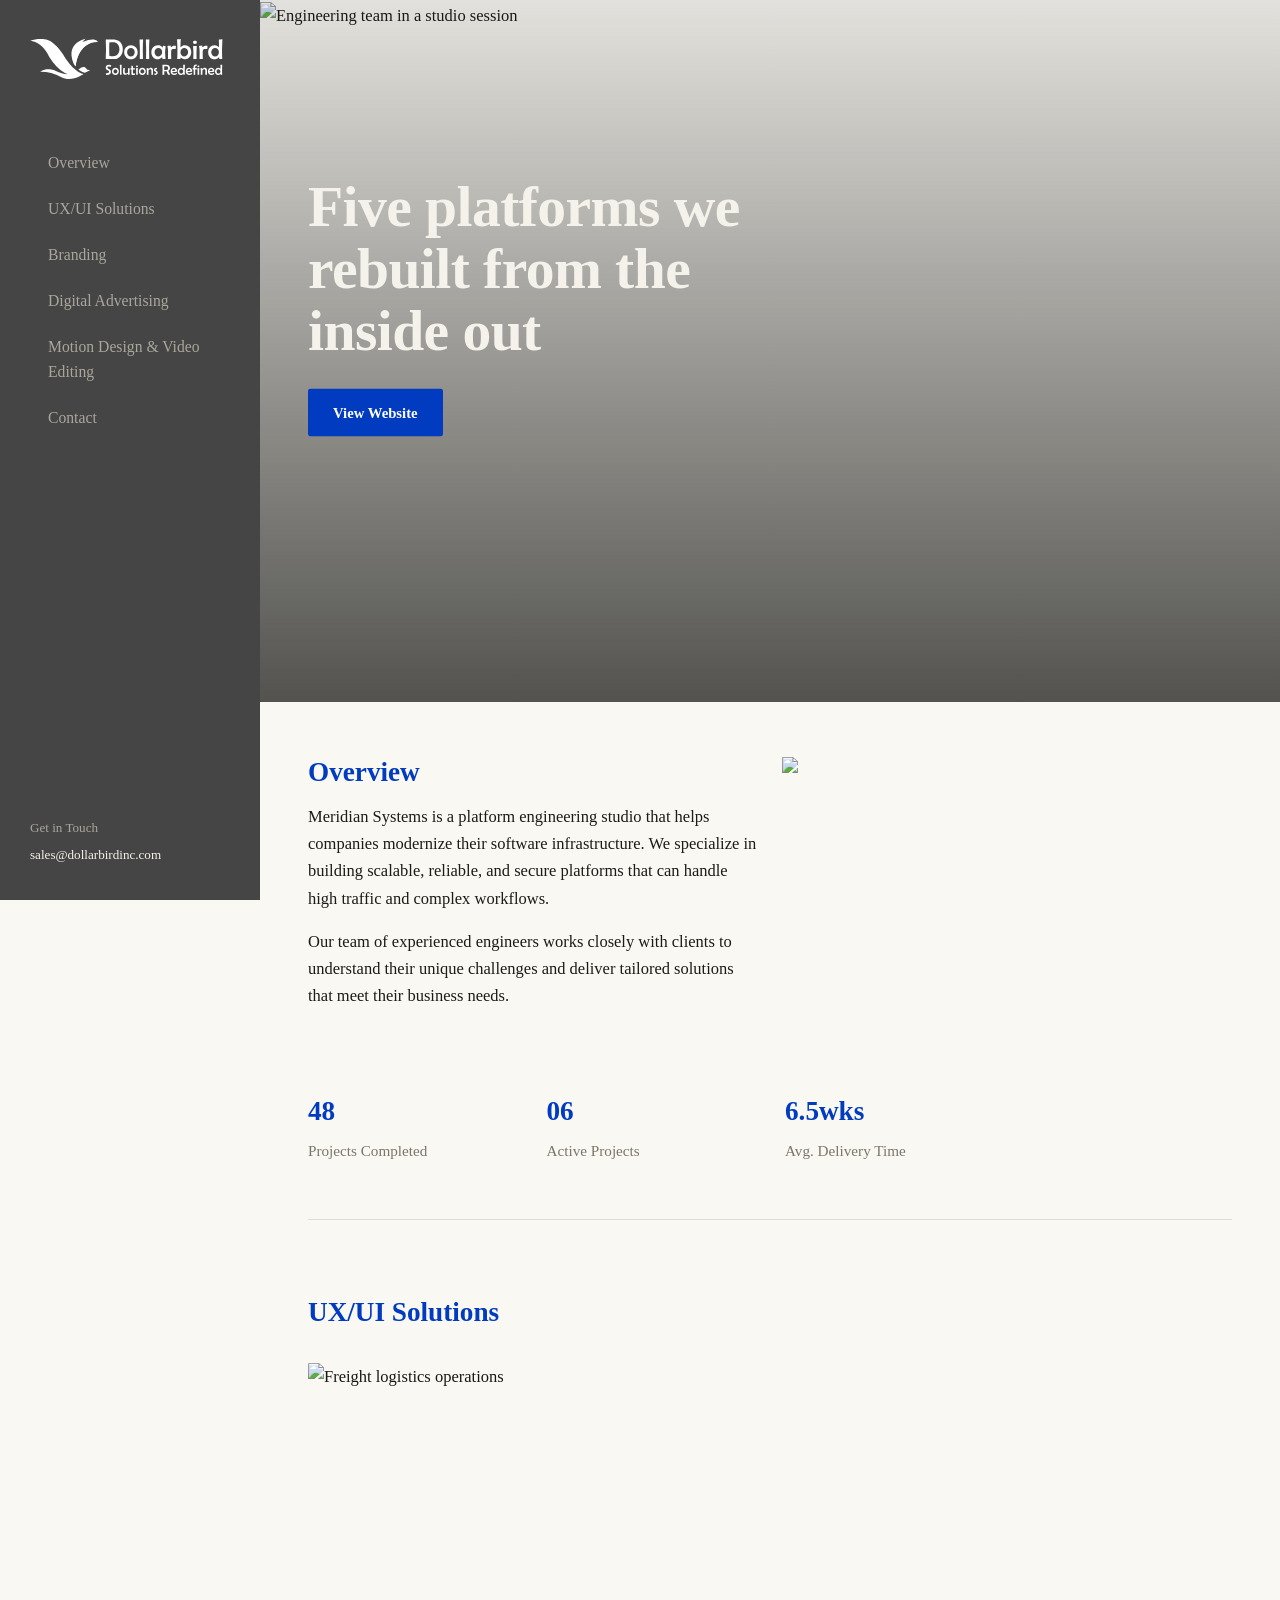
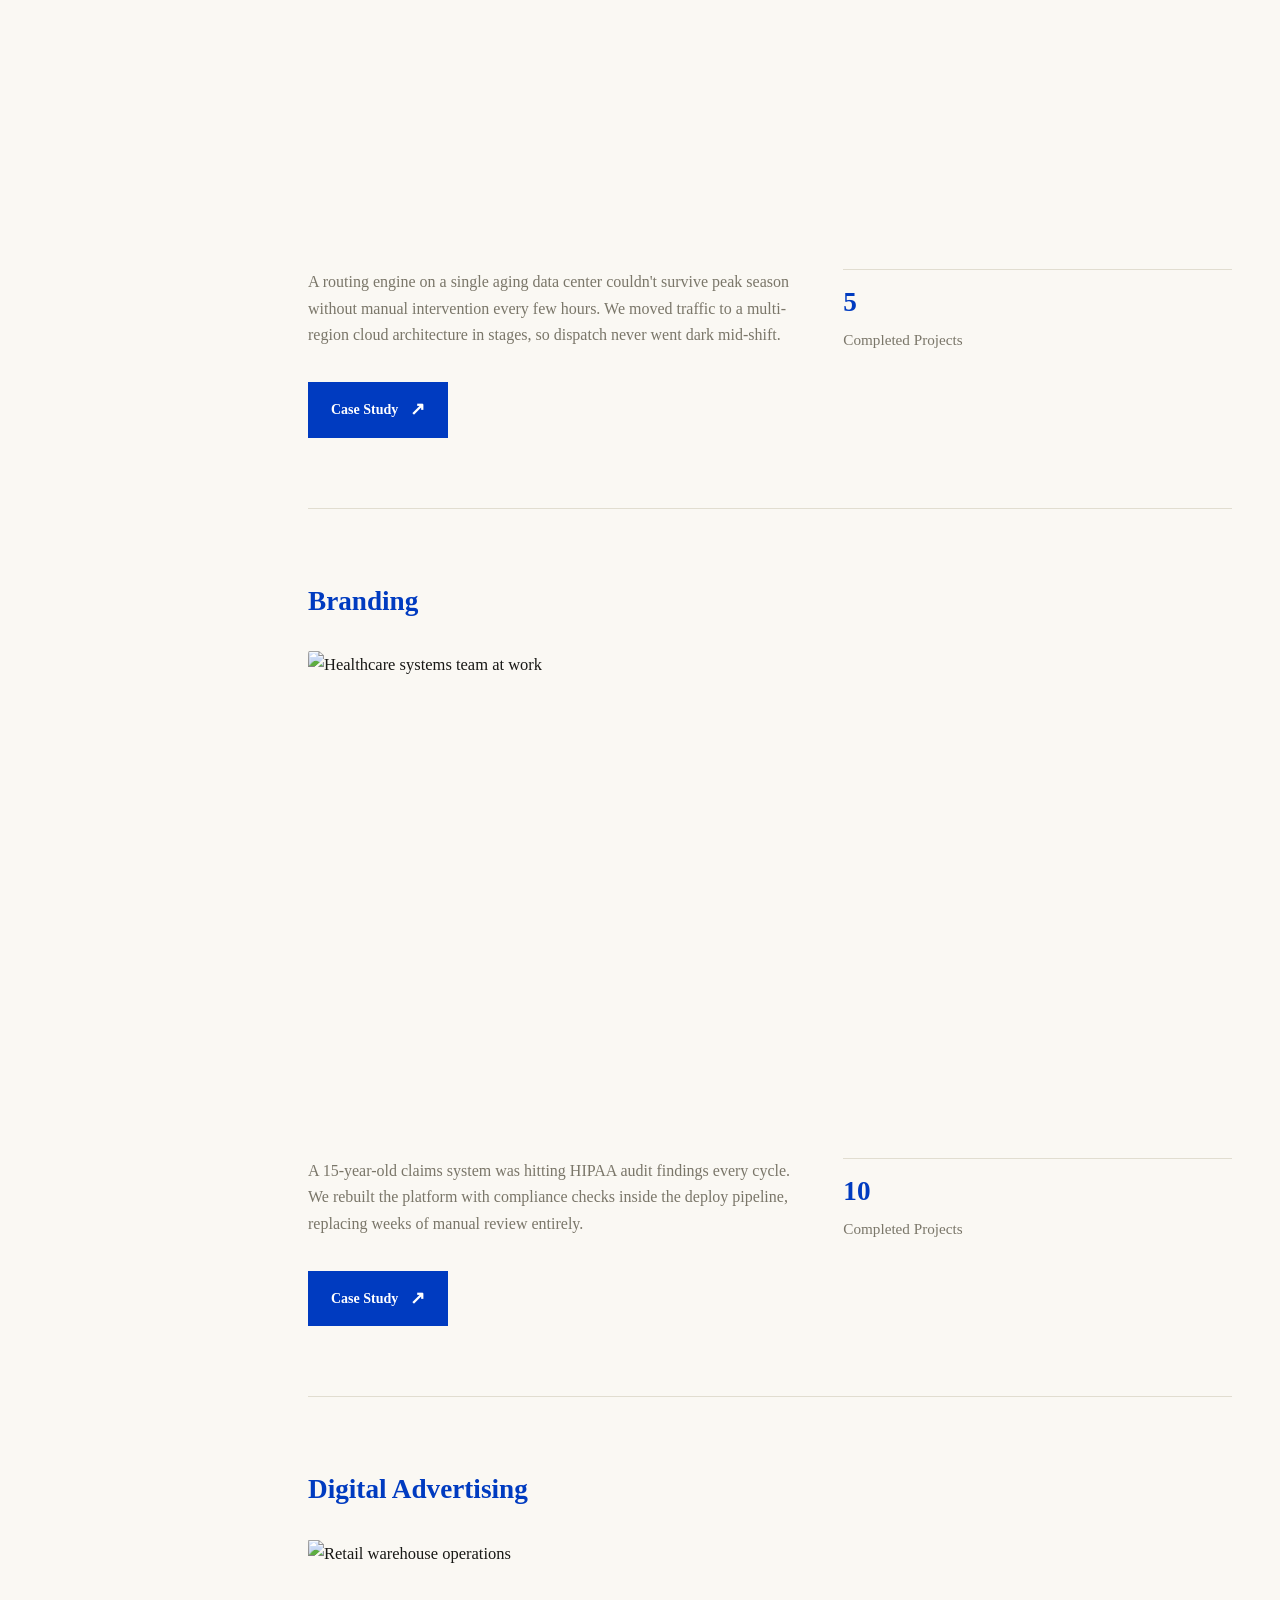
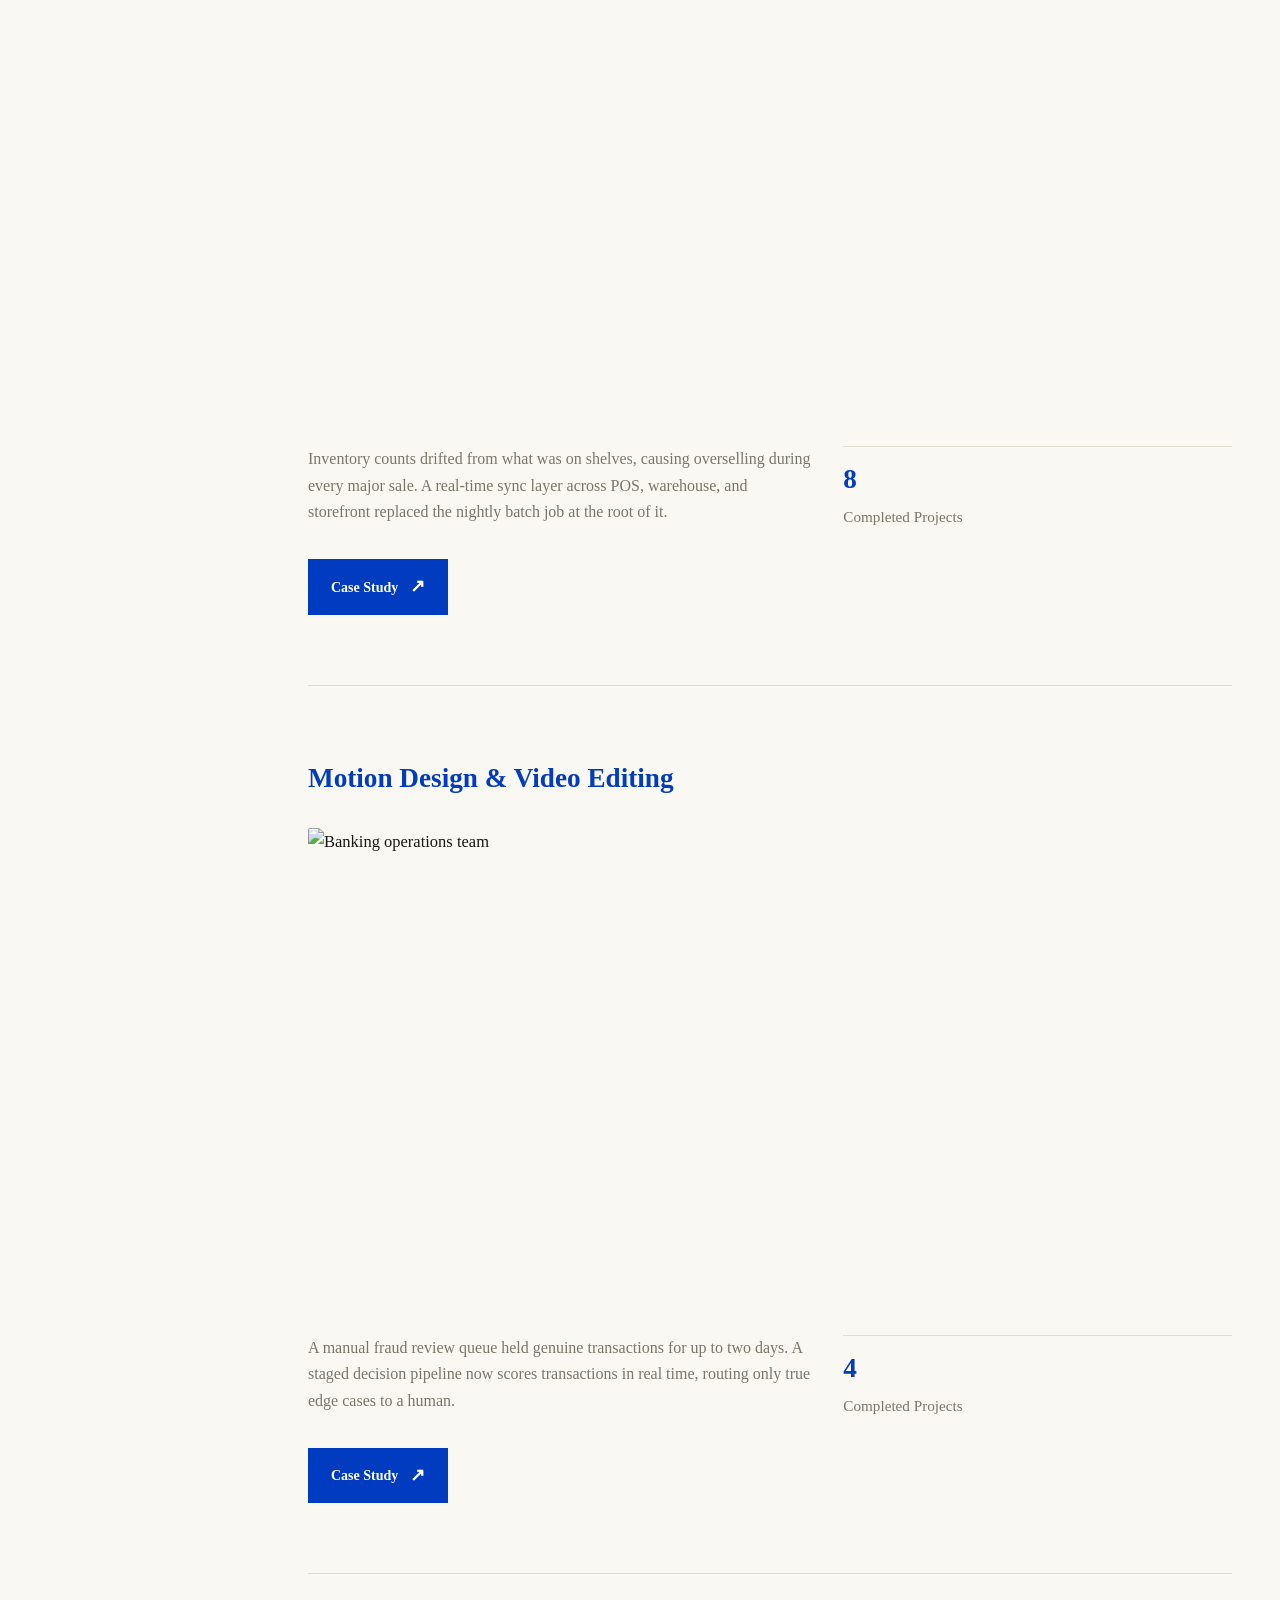
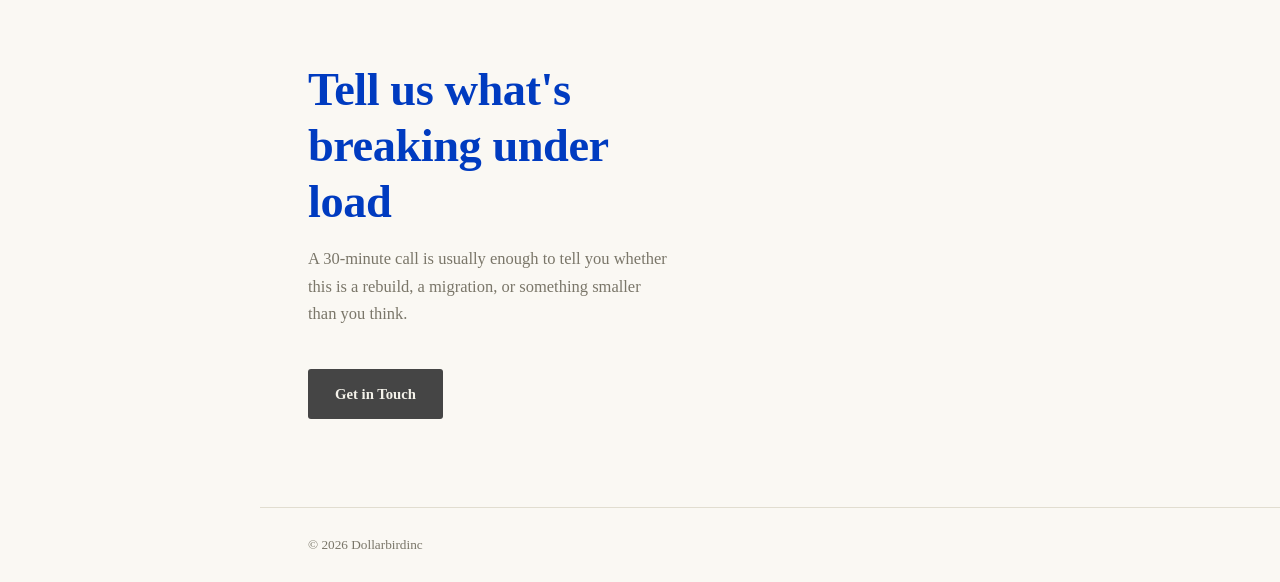
==== index.html @ 65bea789 "latest re commit" ====
<!DOCTYPE html>
<html lang="en">
<head>
<meta charset="UTF-8">
<meta name="viewport" content="width=device-width, initial-scale=1.0">
<title>Dollarbird Landing Page</title>
   <link rel="icon" href="assets/images/DB_v2_favicon.svg">
<link rel="stylesheet" href="assets/css/bootstrap.min.css">
<link rel="stylesheet" href="assets/css/style.css">
</head>
<body>   

  <div class="layout">

    <aside class="sidebar">
      <div>
       <div class="sb-logo" onclick="window.location.reload();" style="cursor: pointer;">
         <img src="assets/images/dollorbird_whiteLogo.svg"/>
</div>
        <nav class="sb-nav">
          <a href="#overview">Overview</a>
           <a href="#work-01">UX/UI Solutions</a>
            <a href="#work-02">Branding</a>
             <a href="#work-03">Digital Advertising</a>
               <a href="#work-04">Motion Design & Video Editing</a>
          <a href="#contact">Contact</a>
        </nav>
      </div>
      <div class="sb-foot">
        Get in Touch
        <a href="mailto:sales@dollarbirdinc.com">sales@dollarbirdinc.com</a>
      </div>
    </aside>

    <div class="main">

      <div class="mobile-nav">
         <img src="assets/images/dollorbird_whiteLogo.svg"/>
        <!-- <span class="sb-logo" style="font-family:var(--font-display); font-weight:700;">Meridian</span> -->
        <a href="#contact" class="cta-mini">Contact</a>
      </div>

      <section class="hero" id="top">
        <img src="https://picsum.photos/seed/meridian-studio-hero/1600/1200" alt="Engineering team in a studio session">
        <div class="hero-copy">
          <h1>Five platforms we rebuilt from the inside out</h1>
          <!-- <a href="#work-01" class="btn">Start reading</a> -->
             <a target="_blank" href="https://www.dollarbirdinc.com/" class="btn">View Website</a>
        </div>
      </section>
      <section class="overview py-5"id="overview">
           <div class="wrap ">
               <div class="row">
                 <div class="col-md-6">
                   <div class="panel-head mb-2">
                      <div class="client">Overview</div>
                   </div>  
                   <div>
                      <p>Meridian Systems is a platform engineering studio that helps companies modernize their software infrastructure. We specialize in building scalable, reliable, and secure platforms that can handle high traffic and complex workflows.</p>
                      <p>Our team of experienced engineers works closely with clients to understand their unique challenges and deliver tailored solutions that meet their business needs.</p>
                   </div>
                </div>
                  <div class="col-md-6">
                        <div>
                            <img class="w-100" src="https://picsum.photos/seed/meridian-studio-2/1400/900"/>
                        </div>
                   </div>
                  </div>
               </div>
           
      </section>

      <div class="wrap">
        <div class="intro-strip pt-3" >
          <div><div class="v">48</div><div class="l">Projects Completed</div></div>
          <div><div class="v">06</div><div class="l">Active Projects</div></div>
          <!-- <div><div class="v">92%</div><div class="l">On Track Projects</div></div> -->
          <div><div class="v">6.5wks</div><div class="l">Avg. Delivery Time</div></div>
        </div>

     <!-- ARTICLE 01 -->
<article class="panel" id="work-01">

  <div class="panel-head">
    <div class="client">UX/UI Solutions</div>
    <!-- <div class="idx">01 / 04</div> -->
  </div>

  <div class="panel-photo">
    <img src="https://picsum.photos/seed/meridian-studio-1/1400/900"
         alt="Freight logistics operations">
  </div>

  <div class="panel-body">
    <p>A routing engine on a single aging data center couldn't survive peak season without manual intervention every few hours. We moved traffic to a multi-region cloud architecture in stages, so dispatch never went dark mid-shift.</p>

    <div class="panel-stats">
      <div class="s">
        <div class="v">5</div>
        <div class="l">Completed Projects</div>
      </div>
      <!-- <div class="s">
        <div class="v">4.2×</div>
        <div class="l">peak load capacity</div>
      </div> -->
    </div>

    <button type="button" class="gallery-btn"
            data-gallery="work-gallery-01">
      Case Study <span>↗</span>
    </button>
  </div>

  <div id="work-gallery-01" hidden>
    <img src="https://picsum.photos/seed/uxui-01/1400/900" alt="UX UI project image 1">
    <img src="https://picsum.photos/seed/uxui-02/1400/900" alt="UX UI project image 2">
    <img src="https://picsum.photos/seed/uxui-03/1400/900" alt="UX UI project image 3">
    <img src="https://picsum.photos/seed/uxui-04/1400/900" alt="UX UI project image 4">
  </div>

</article>


<!-- ARTICLE 02 -->
<article class="panel" id="work-02">

  <div class="panel-head">
    <div class="client">Branding</div>
    <!-- <div class="idx">02 / 04</div> -->
  </div>

  <div class="panel-photo">
    <img src="https://picsum.photos/seed/meridian-studio-2/1400/900"
         alt="Healthcare systems team at work">
  </div>

  <div class="panel-body">
    <p>A 15-year-old claims system was hitting HIPAA audit findings every cycle. We rebuilt the platform with compliance checks inside the deploy pipeline, replacing weeks of manual review entirely.</p>

    <div class="panel-stats">
      <div class="s">
        <div class="v">10</div>
        <div class="l">Completed Projects</div>
      </div>
      <!-- <div class="s">
        <div class="v">9 days</div>
        <div class="l">avg. release cycle</div>
      </div> -->
    </div>

    <button type="button" class="gallery-btn"
            data-gallery="work-gallery-02">
      Case Study <span>↗</span>
    </button>
  </div>

  <div id="work-gallery-02" hidden>
    <img src="https://picsum.photos/seed/branding-01/1400/900" alt="Branding project image 1">
    <img src="https://picsum.photos/seed/branding-02/1400/900" alt="Branding project image 2">
    <img src="https://picsum.photos/seed/branding-03/1400/900" alt="Branding project image 3">
    <img src="https://picsum.photos/seed/branding-04/1400/900" alt="Branding project image 4">
  </div>

</article>


<!-- ARTICLE 03 -->
<article class="panel" id="work-03">

  <div class="panel-head">
    <div class="client">Digital Advertising</div>
    <!-- <div class="idx">03 / 04</div> -->
  </div>

  <div class="panel-photo">
    <img src="https://picsum.photos/seed/meridian-studio-3/1400/900"
         alt="Retail warehouse operations">
  </div>

  <div class="panel-body">
    <p>Inventory counts drifted from what was on shelves, causing overselling during every major sale. A real-time sync layer across POS, warehouse, and storefront replaced the nightly batch job at the root of it.</p>

    <div class="panel-stats">
      <div class="s">
        <div class="v">8</div>
        <div class="l">Completed Projects</div>
      </div>
      <!-- <div class="s">
        <div class="v">$2.1M</div>
        <div class="l">sales recovered, yr 1</div>
      </div> -->
    </div>

    <button type="button" class="gallery-btn"
            data-gallery="work-gallery-03">
      Case Study <span>↗</span>
    </button>
  </div>

  <div id="work-gallery-03" hidden>
    <img src="https://picsum.photos/seed/advertising-01/1400/900" alt="Digital advertising project image 1">
    <img src="https://picsum.photos/seed/advertising-02/1400/900" alt="Digital advertising project image 2">
    <img src="https://picsum.photos/seed/advertising-03/1400/900" alt="Digital advertising project image 3">
    <img src="https://picsum.photos/seed/advertising-04/1400/900" alt="Digital advertising project image 4">
  </div>

</article>


<!-- ARTICLE 04 -->
<article class="panel" id="work-04">

  <div class="panel-head">
    <div class="client">Motion Design &amp; Video Editing</div>
    <!-- <div class="idx">04 / 04</div> -->
  </div>

  <div class="panel-photo">
    <img src="https://picsum.photos/seed/meridian-studio-4/1400/900"
         alt="Banking operations team">
  </div>

  <div class="panel-body">
    <p>A manual fraud review queue held genuine transactions for up to two days. A staged decision pipeline now scores transactions in real time, routing only true edge cases to a human.</p>

    <div class="panel-stats">
      <div class="s">
        <div class="v">4</div>
        <div class="l">Completed Projects</div>
      </div>
      <!-- <div class="s">
        <div class="v">−76%</div>
        <div class="l">manual review volume</div>
      </div> -->
    </div>

    <button type="button" class="gallery-btn"
            data-gallery="work-gallery-04">
      Case Study <span>↗</span>
    </button>
  </div>

  <div id="work-gallery-04" hidden>
    <img src="https://picsum.photos/seed/motion-01/1400/900" alt="Motion design project image 1">
    <img src="https://picsum.photos/seed/motion-02/1400/900" alt="Motion design project image 2">
    <img src="https://picsum.photos/seed/motion-03/1400/900" alt="Motion design project image 3">
    <img src="https://picsum.photos/seed/motion-04/1400/900" alt="Motion design project image 4">
  </div>

</article>

      <!-- CASE STUDY LIGHTBOX -->
<div class="gallery-lightbox" id="galleryLightbox" aria-hidden="true">

  <button type="button" class="lightbox-close" aria-label="Close gallery">
    &times;
  </button>

  <button type="button" class="lightbox-prev" aria-label="Previous image">
    &#10094;
  </button>

  <div class="lightbox-content">
    <img id="lightboxImage" src="" alt="Case study image">

    <div class="lightbox-counter" id="lightboxCounter"></div>
  </div>

  <button type="button" class="lightbox-next" aria-label="Next image">
    &#10095;
  </button>

</div> 

        <section class="cta" id="contact">
          <h2>Tell us what's breaking under load</h2>
          <p>A 30-minute call is usually enough to tell you whether this is a rebuild, a migration, or something smaller than you think.</p>
          <a target="_blank" href="https://www.dollarbirdinc.com//contact/" class="btn">Get in Touch</a>
        </section>
      </div>

      <footer>
        <span class="copy">© 2026 Dollarbirdinc</span>
        <div class="foot-links">
          <!-- <a href="#about">About</a>
          <a href="#work-01">Work</a>
          <a href="#contact">Contact</a> -->
        </div>
      </footer>

    </div>
  </div>

<script src="assets/js/bootstrap.bundle.min.js"></script>
<script src="assets/js/script.js"></script>
</body>
</html>
---- assets/css/style.css ----
:root{
    --bg:        #FAF8F3;
    --bg-panel:  #F1EEE5;
    --sidebar:   #454545;
    --sidebar-t: #A9A69B;
    --ink:       #1B1B18;
    --ink-muted: #7A7669;
    --line:      #E1DDD0;
    --gold:      #003BC0;

    --font-display:'Century Gothic';
    --font-body:   'Century Gothic';
    --font-mono:   'Century Gothic';
  }

  *{ box-sizing:border-box; }
  html{ scroll-behavior:smooth; }
  body{
    background:var(--bg); color:var(--ink);
    font-family:var(--font-body); font-size:16.5px; line-height:1.65;
    margin:0; -webkit-font-smoothing:antialiased;

  }
  a{ color:inherit; text-decoration:none; }
  h1,h2,h3{ font-family:var(--font-display); margin:0; letter-spacing:-0.01em; }
  ::selection{ background:var(--gold); color:#1B1B18; }
  a:focus-visible, button:focus-visible{ outline:2px solid var(--gold); outline-offset:3px; }
  @media (prefers-reduced-motion: reduce){ *{ animation:none !important; transition:none !important; } }

  .layout{ display:flex; min-height:100vh; }

  @font-face {
    font-family:'Century Gothic';
    src: url('./assets/fonts/CenturyGothic.woff2') format('woff2'),
        url('./assets/fonts/CenturyGothic.woff') format('woff');
    font-weight: normal;
    font-style: normal;
    font-display: swap;
}



  /* ---------- SIDEBAR ---------- */
  .sidebar{
    width:260px; flex-shrink:0;
    background:var(--sidebar); 
    color:#F4F2EA;
    position:sticky; top:0; height:100vh;
    padding:34px 30px;
    display:flex; flex-direction:column; justify-content:space-between;
  }
  @media (max-width:900px){
    .sidebar{ display:none; }
  }
  .sb-logo{ font-weight:700; font-size:1.15rem; }
  .sb-nav{ display:flex; flex-direction:column; gap:20px; margin-top:70px; }
  .sb-nav a{ font-size:0.98rem; color:var(--sidebar-t); transition:color .15s ease; position:relative; padding-left:18px; }
  .sb-nav a::before{
    content:""; position:absolute; left:0; top:8px;
    width:8px; height:1px; background:var(--gold);
    opacity:0; transition:opacity .15s ease;
  }
  .sb-nav a:hover{ color:#F4F2EA; }
  .sb-nav a:hover::before{ opacity:1; }
  .sb-foot{ font-size:0.82rem; color:var(--sidebar-t); }
  .sb-foot a{ display:block; margin-top:6px; color:#F4F2EA; }

  /* mobile top bar */
  .mobile-nav{
    display:none;
    background:var(--sidebar); color:#F4F2EA;
    padding:20px 22px;
    align-items:center; justify-content:space-between;
  }
  @media (max-width:900px){ .mobile-nav{ display:flex; } }
  .mobile-nav a.cta-mini{
    border:1px solid rgba(244,242,234,0.4); border-radius:999px;
    padding:7px 16px; font-size:0.85rem;
  }

  .main{ flex:1; min-width:0; }
  .wrap{ max-width:1080px; margin:0 auto; padding:0 48px; }
  @media (max-width:760px){ .wrap{ padding:0 24px; } }

  /* ---------- HERO ---------- */
  .hero{ position:relative; height:78vh; min-height:520px; overflow:hidden; }
  .hero img{
    width:100%; height:100%; object-fit:cover;
    filter:saturate(0.9) contrast(1.03);
  }
  .hero::after{
    content:""; position:absolute; inset:0;
    background:linear-gradient(180deg, rgba(27,27,24,0.1) 0%, rgba(27,27,24,0.75) 100%);
  }
  .hero-copy{
    position:absolute; left:0; right:0; bottom:0; z-index:5;top:50%;transform:translateY(-50%);
    padding:0 48px 48px; color:#F4F2EA;
  }
  @media (max-width:760px){ .hero-copy{ padding:0 24px 32px; } }
  .hero-copy .eyebrow{ font-family:var(--font-mono); font-size:0.82rem; color:var(--gold); margin-bottom:16px; }
  .hero-copy h1{
    font-size:clamp(2.1rem, 4.6vw, 3.6rem); font-weight:600; line-height:1.08;
    max-width:16ch;
  }
  .hero-copy p{ max-width:44ch; color:#D8D5C9; margin-top:18px; font-size:1.02rem; }
  .hero-copy .btn{
    display:inline-block; margin-top:26px;
    background:var(--gold); color:#fff; font-weight:600;
    padding:12px 24px; border-radius:3px; font-size:0.92rem;
  }

  /* ---------- INTRO STRIP ---------- */
  .intro-strip{
    padding:56px 0; border-bottom:1px solid var(--line);
    display:grid; grid-template-columns:repeat(4,1fr); gap:30px;
  }
  @media (max-width:760px){ .intro-strip{ grid-template-columns:repeat(2,1fr); } }
  .intro-strip .v{ font-family:var(--font-mono); color:var(--gold); font-size:1.7rem;font-weight: 600; }
  .intro-strip .l{ color:var(--ink-muted); font-size:0.95rem; margin-top:4px;font-weight:400; }

  /* ---------- GALLERY PANELS (case studies) ---------- */
  .panel{
    border-bottom:1px solid var(--line);
    padding:70px 0;
  }
  .panel-head{
    display:flex; justify-content:space-between; align-items:baseline; gap:20px; margin-bottom:26px; flex-wrap:wrap;
  }
  .panel-head .client{ font-size:1.7rem; font-weight:600;color:var(--gold); }
  .panel-head .idx{ font-family:var(--font-mono); color:var(--ink-muted); font-size:0.9rem; }

  .panel-photo{ position:relative; border-radius:4px; overflow:hidden; height:480px; }
  @media (max-width:700px){ .panel-photo{ height:300px; } }
  .panel-photo img{ width:100%; height:100%; object-fit:cover; filter:saturate(0.9) contrast(1.03); }

  .panel-body{
    display:grid; grid-template-columns:1.3fr 1fr; gap:30px;
    margin-top:28px;
  }
  @media (max-width:760px){ .panel-body{ grid-template-columns:1fr; gap:22px; } }
  .panel-body p{ color:var(--ink-muted); margin:0; font-size:1rem; }
  .panel-stats{ display:flex; flex-direction:column; gap:16px; }
  .panel-stats .s{ border-top:1px solid var(--line); padding-top:10px; }
  .panel-stats .s .v{ font-family:var(--font-mono); font-size:1.7rem; color:var(--gold);font-weight: 600; }
  .panel-stats .s .l{ color:var(--ink-muted); font-size:0.95rem; margin-top:2px; }

  /* ---------- CTA ---------- */
  .cta{
    padding:88px 0; text-align:left;
  }
  .cta h2{ font-size:clamp(2rem, 4.2vw, 2.9rem); font-weight:600; max-width:16ch;color:var(--gold); }
  .cta p{ color:var(--ink-muted); margin-top:16px; max-width:44ch; }
  .cta .btn{
    display:inline-block; margin-top:26px;
    background:var(--sidebar); color:#F4F2EA; font-weight:600;
    padding:13px 26px; border-radius:3px; font-size:0.92rem;
  }

  .cta .btn:hover{
     background:#fff;
     color:#454545;
     border:1px solid #454545;
  }

  footer{
    border-top:1px solid var(--line);
    padding:26px 48px;
    display:flex; justify-content:space-between; flex-wrap:wrap; gap:12px;
  }
  @media (max-width:760px){ footer{ padding:22px 24px; } }
  footer .copy{ color:var(--ink-muted); font-size:0.83rem; }
  footer .foot-links{ display:flex; gap:20px; }
  footer .foot-links a{ color:var(--ink-muted); font-size:0.83rem; }
  footer .foot-links a:hover{ color:var(--ink); }

/* =========================================
   GALLERY BUTTON
========================================= */

.gallery-btn {
  display: inline-flex;
  align-items: center;
  gap: 12px;
  width: fit-content;
  max-width: max-content;
  /* margin-top: 24px; */
  padding: 12px 22px;
  background: var(--gold);
  color: #fff;
  border: 1px solid var(--gold);
  cursor: pointer;
  font-size: 14px;
  font-family: var(--font-body);
  transition: 0.3s ease;
  font-weight: 600;
}

.gallery-btn:hover {
  background: transparent;
  color: var(--gold);
}

.gallery-btn span {
  font-size: 18px;
}


/* =========================================
   LIGHTBOX OVERLAY
========================================= */

.gallery-lightbox {
  position: fixed;
  inset: 0;
  z-index: 999999;
  background: rgba(0, 0, 0, 0.94);
  display: none;
  align-items: center;
  justify-content: center;
  padding: 60px;
  box-sizing: border-box;
}

.gallery-lightbox.active {
  display: flex;
}

.lightbox-content {
  max-width: 1100px;
  width: 100%;
  text-align: center;
}

.lightbox-content img {
  display: block;
  max-width: 100%;
  max-height: 78vh;
  width: auto;
  height: auto;
  margin: 0 auto;
  object-fit: contain;
}

.lightbox-counter {
  color: #fff;
  font-size: 13px;
  margin-top: 16px;
}


/* =========================================
   LIGHTBOX CONTROLS
========================================= */

.lightbox-close,
.lightbox-prev,
.lightbox-next {
  position: absolute;
  background: transparent;
  border: none;
  color: #fff;
  cursor: pointer;
  font-size: 36px;
  padding: 10px;
  line-height: 1;
}

.lightbox-close {
  top: 20px;
  right: 30px;
  font-size: 42px;
}

.lightbox-prev {
  left: 25px;
}

.lightbox-next {
  right: 25px;
}

.lightbox-close:hover,
.lightbox-prev:hover,
.lightbox-next:hover {
  opacity: 0.6;
}


/* =========================================
   MOBILE - 767px AND BELOW
========================================= */

@media (max-width: 767px) {

  .gallery-lightbox {
    padding: 45px 20px;
  }

  .lightbox-prev {
    left: 2px;
  }

  .lightbox-next {
    right: 2px;
  }

  .lightbox-close {
    top: 12px;
    right: 15px;
  }

  .lightbox-content img {
    max-height: 70vh;
  }

}
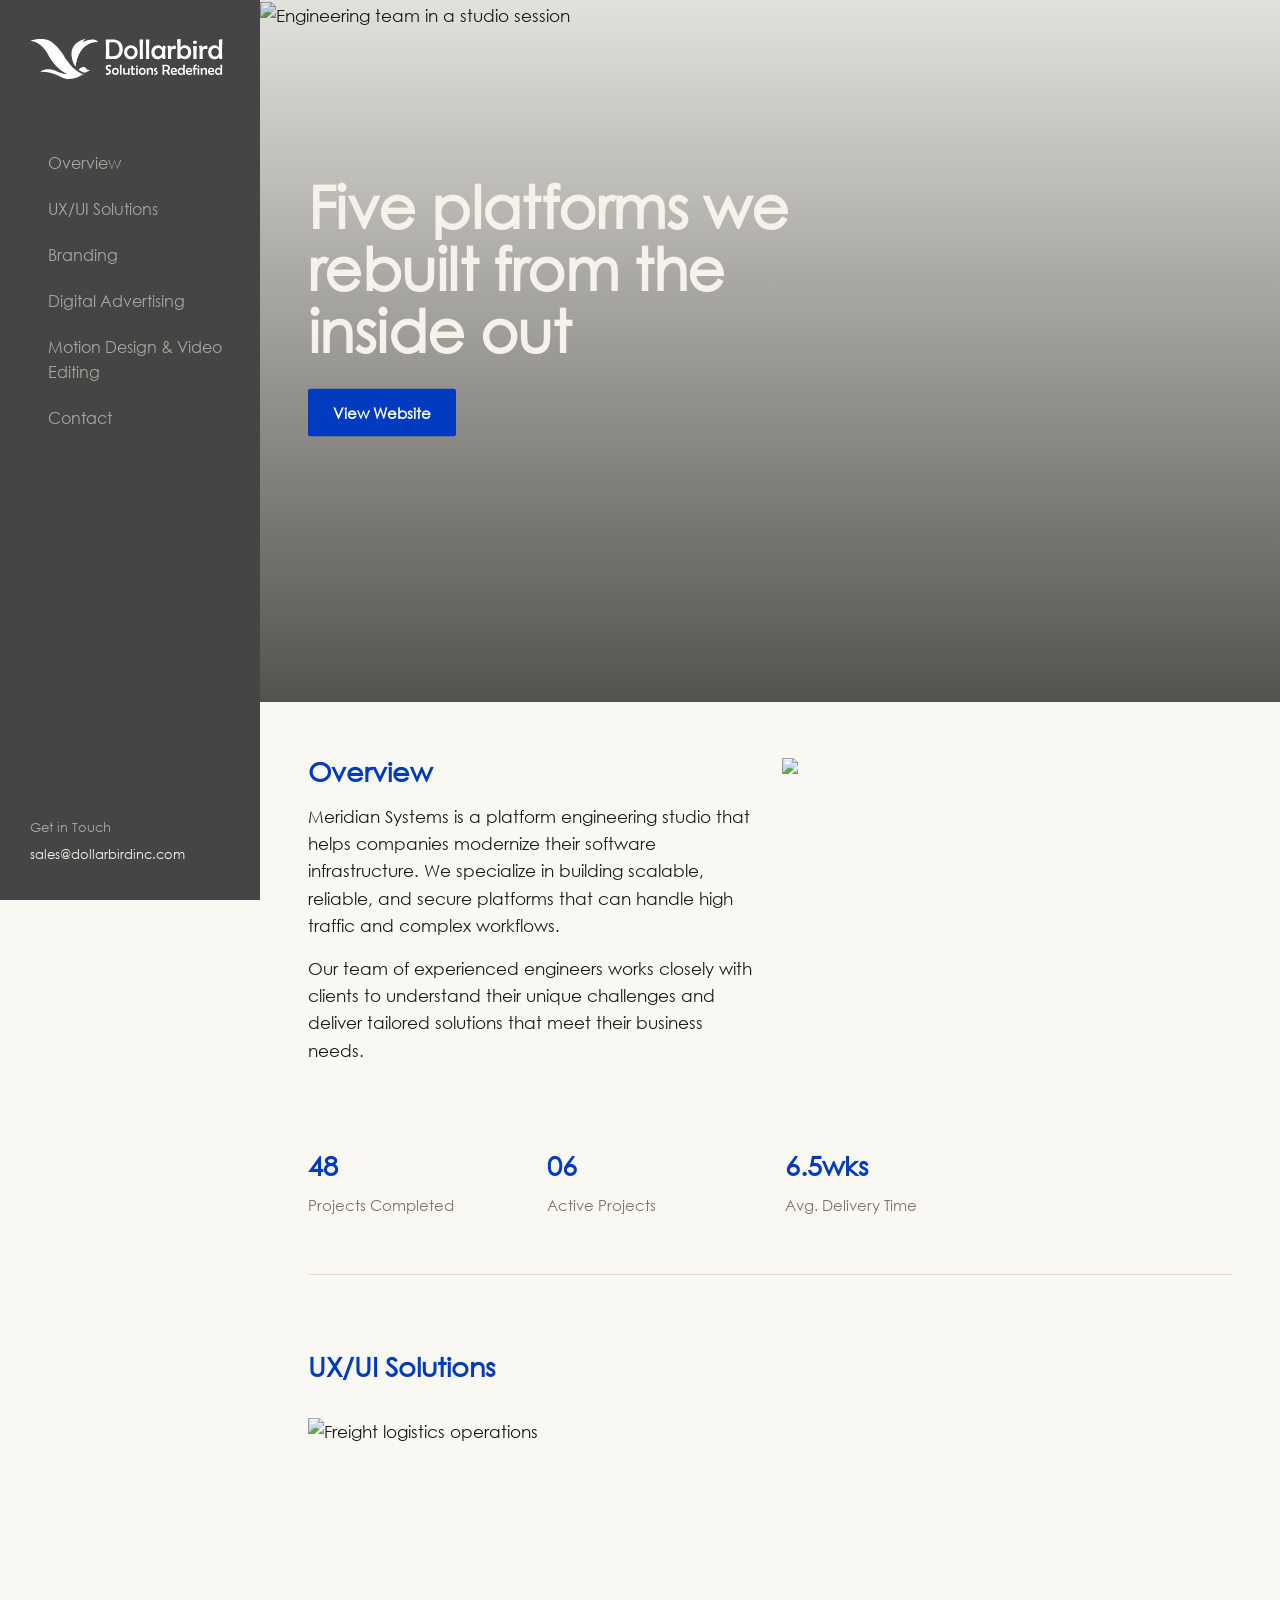
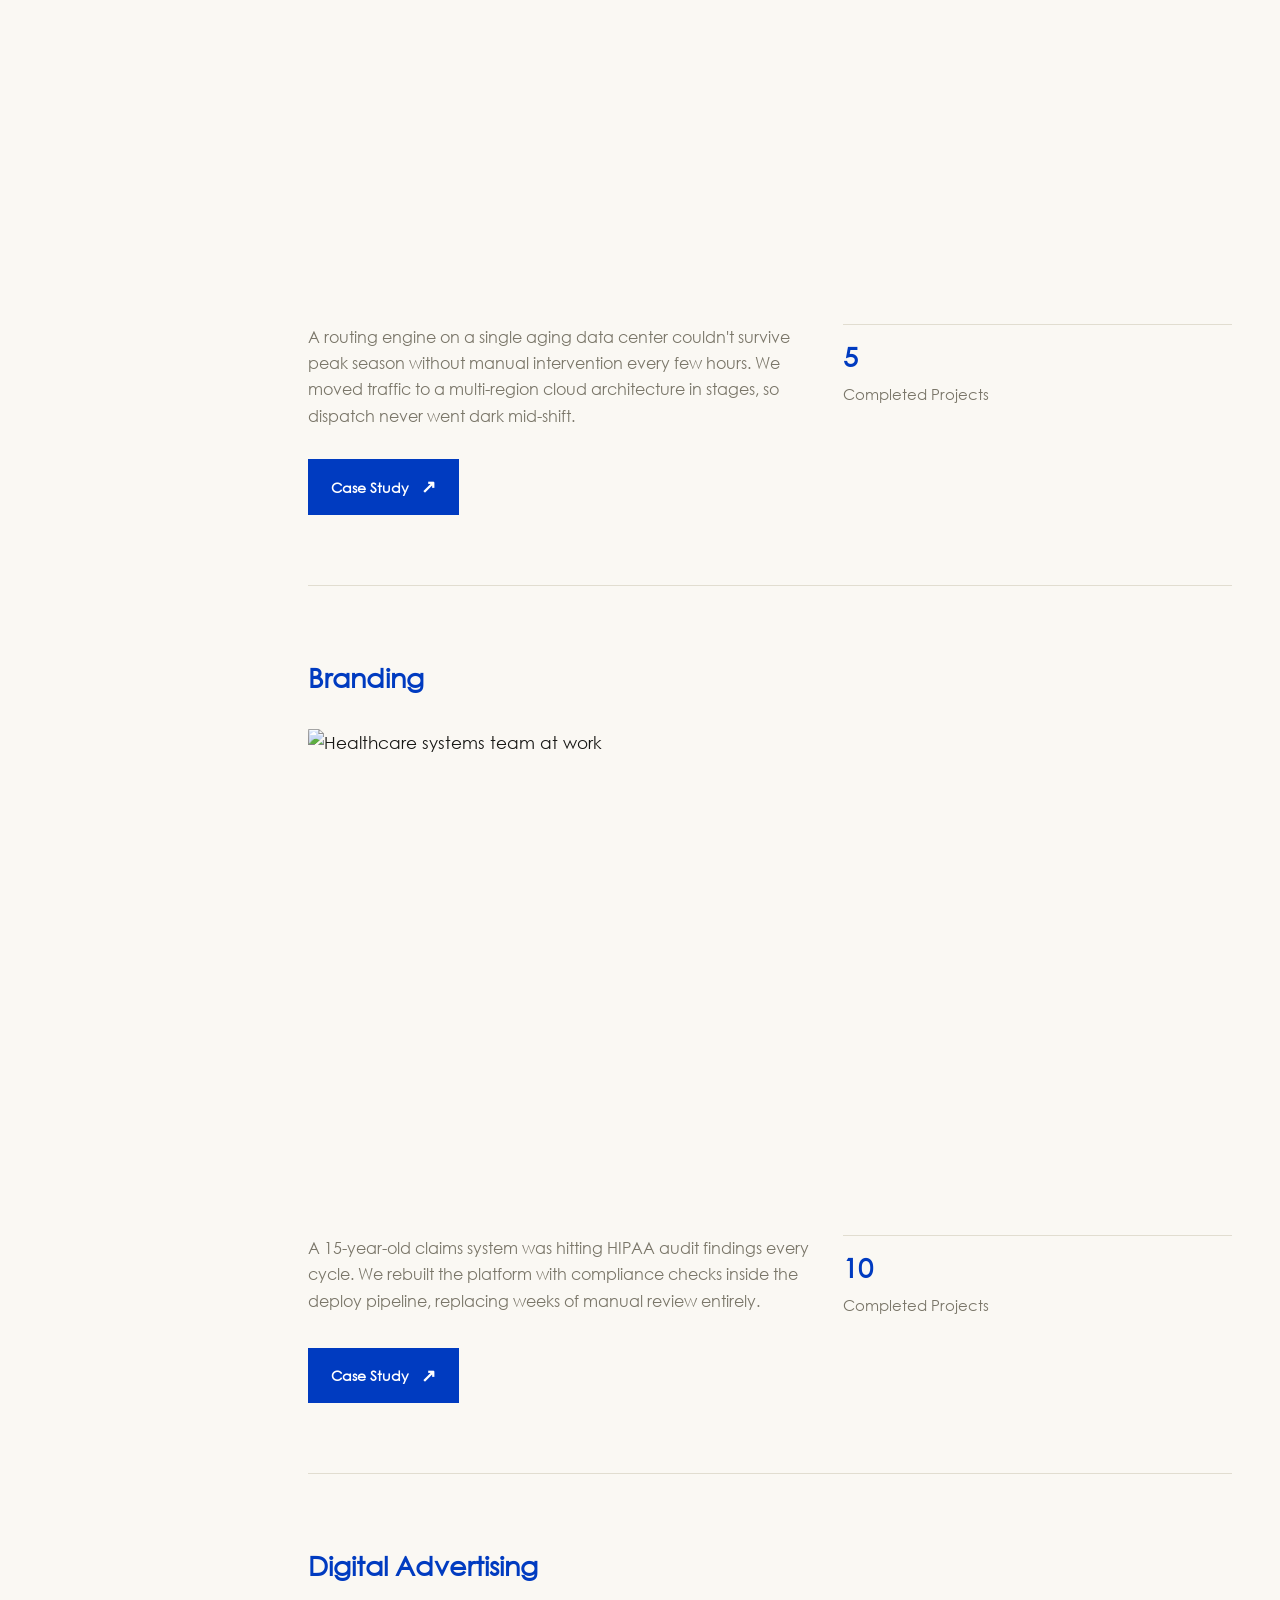
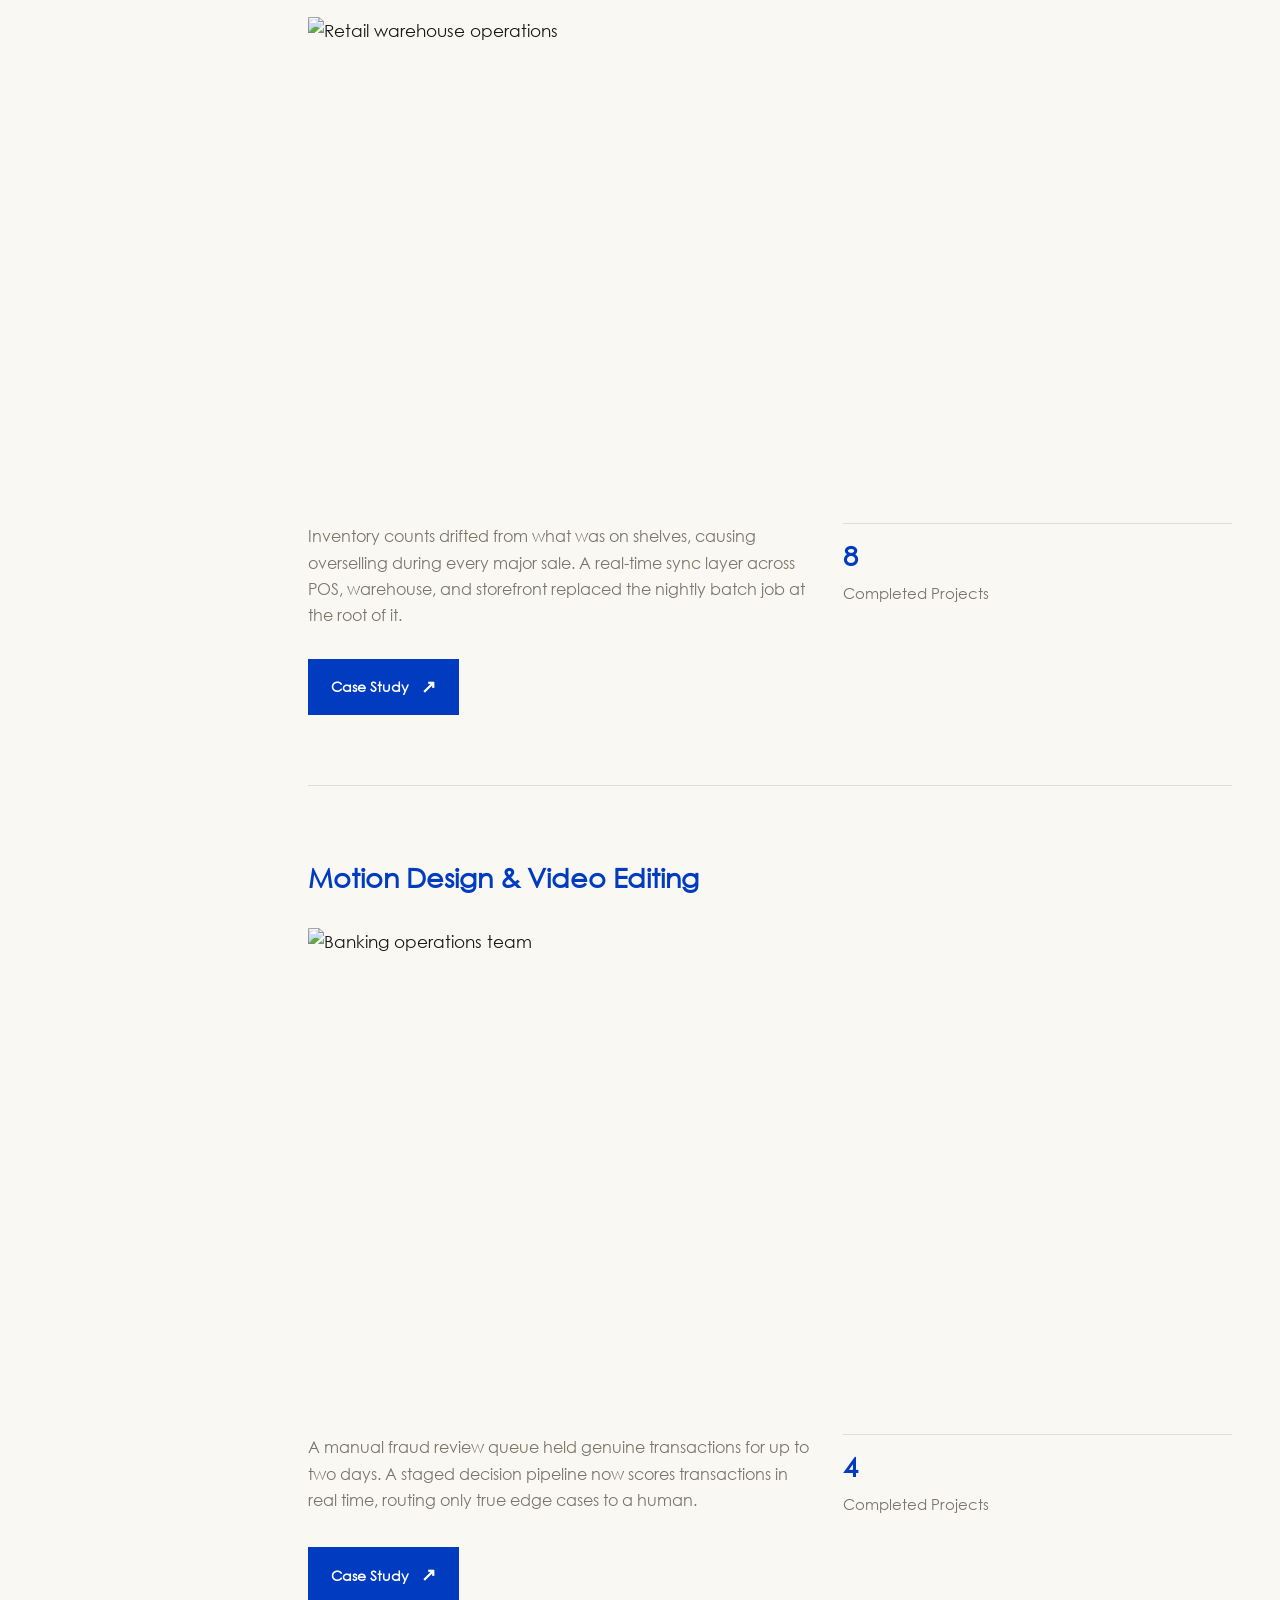
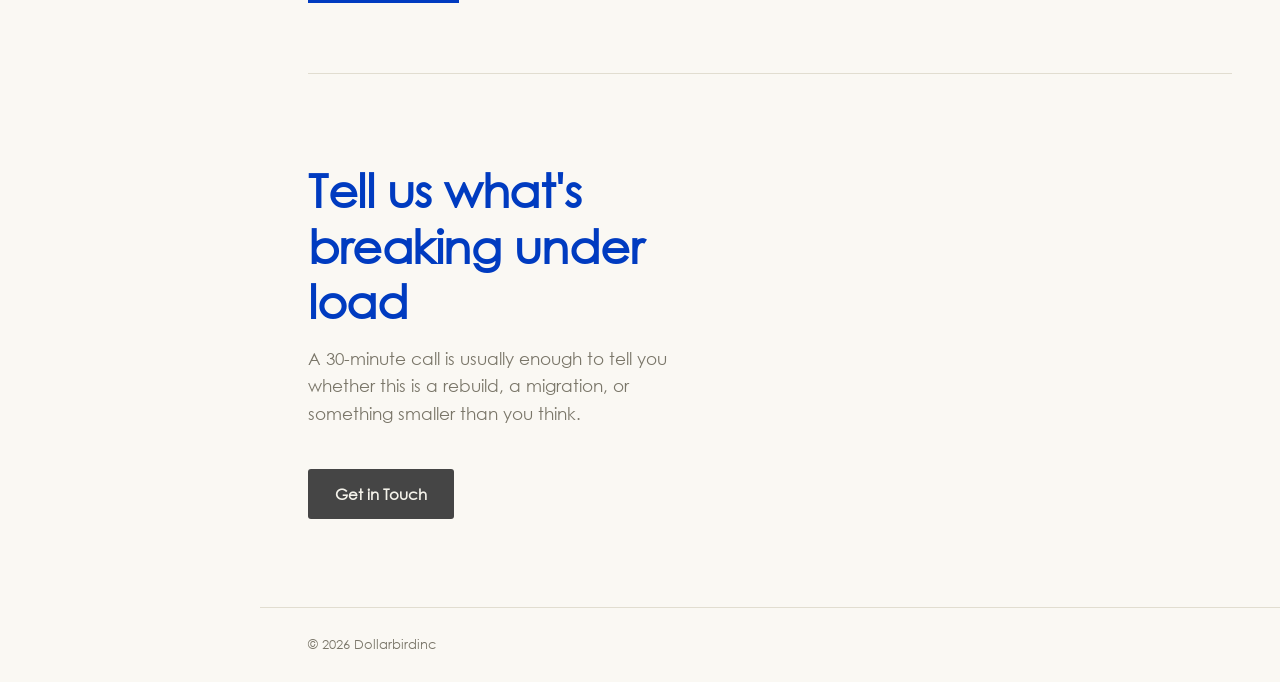
==== commit 331ac532: "font preload" ====
--- a/index.html
+++ b/index.html
@@ -5,6 +5,11 @@
 <meta name="viewport" content="width=device-width, initial-scale=1.0">
 <title>Dollarbird Landing Page</title>
    <link rel="icon" href="assets/images/DB_v2_favicon.svg">
+   <link rel="preload"
+      href="assets/fonts/gothic/CenturyGothic.woff2"
+      as="font"
+      type="font/woff2"
+      crossorigin>
 <link rel="stylesheet" href="assets/css/bootstrap.min.css">
 <link rel="stylesheet" href="assets/css/style.css">
 </head>
--- a/assets/css/style.css
+++ b/assets/css/style.css
@@ -1,3 +1,13 @@
+  @font-face {
+    font-family:'Century Gothic';
+    src: url('../fonts/gothic/CenturyGothic.woff2') format('woff2'),
+        url('../fonts/gothic/CenturyGothic.woff') format('woff');
+    font-weight: normal;
+    font-style: normal;
+    font-display: block;
+}
+
+
 :root{
     --bg:        #FAF8F3;
     --bg-panel:  #F1EEE5;
@@ -29,14 +39,6 @@
 
   .layout{ display:flex; min-height:100vh; }
 
-  @font-face {
-    font-family:'Century Gothic';
-    src: url('./assets/fonts/CenturyGothic.woff2') format('woff2'),
-        url('./assets/fonts/CenturyGothic.woff') format('woff');
-    font-weight: normal;
-    font-style: normal;
-    font-display: swap;
-}
 
 
 
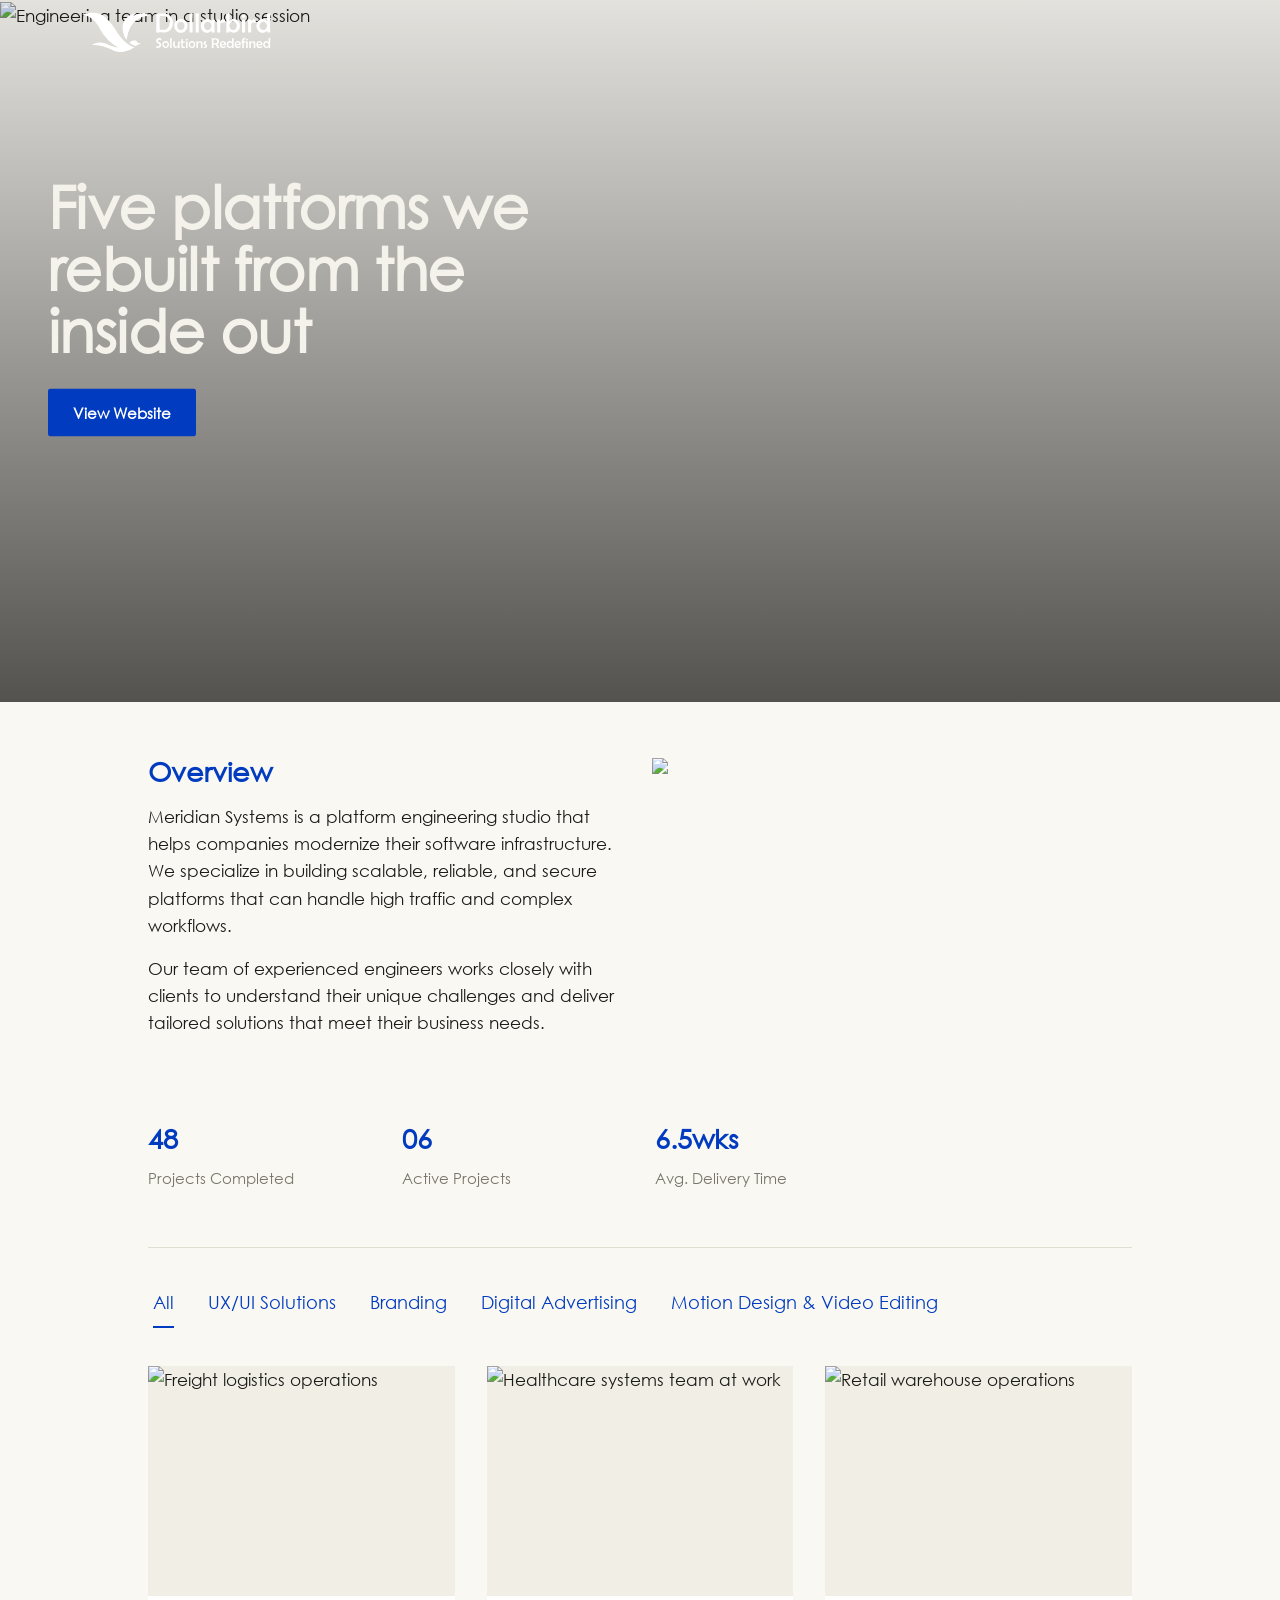
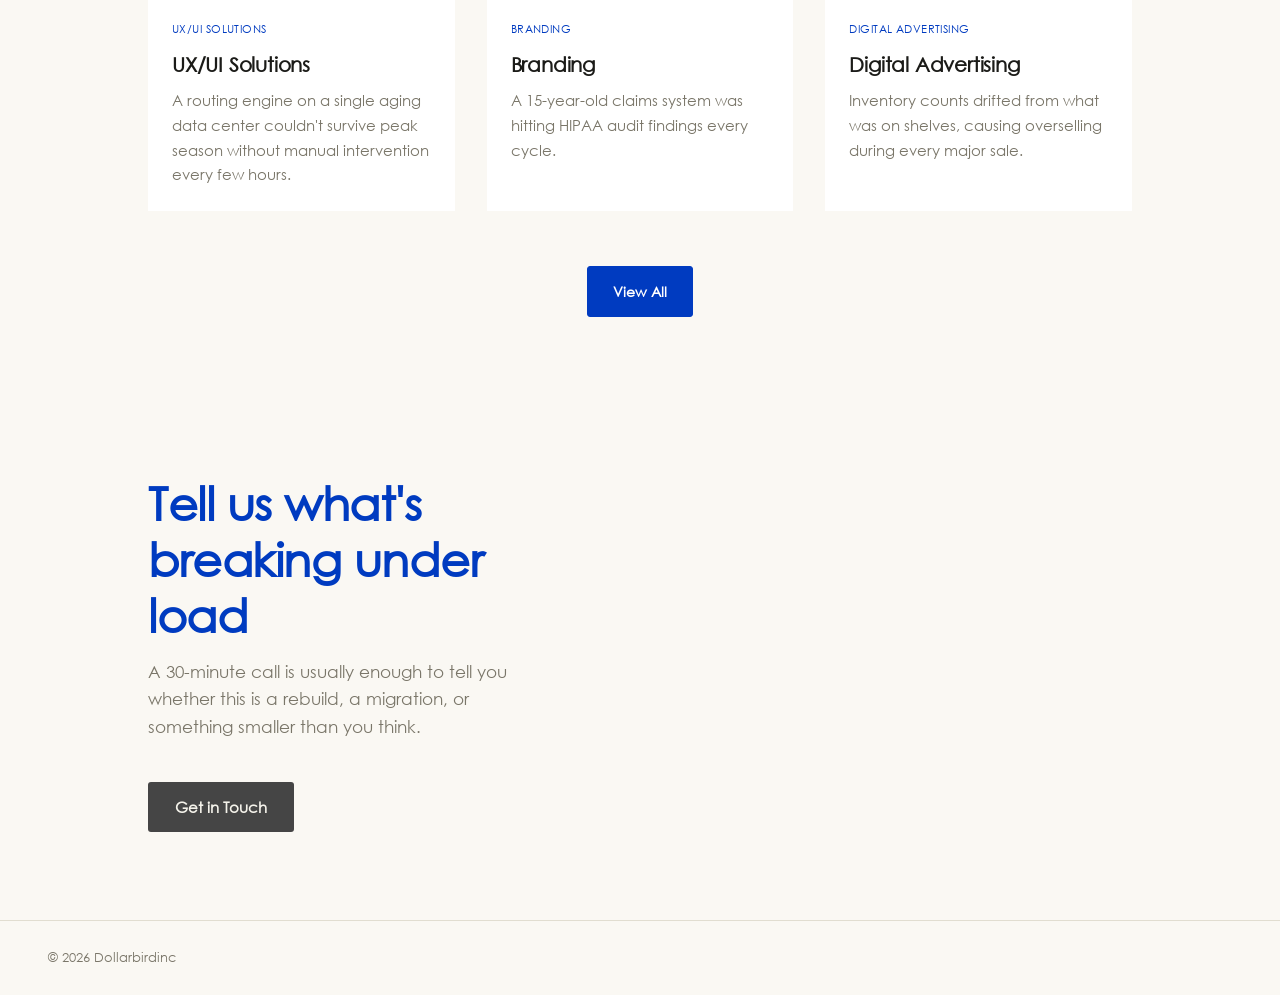
==== commit df5669d8: "new modal tabs cards designs" ====
--- a/index.html
+++ b/index.html
@@ -15,35 +15,36 @@
 </head>
 <body>   
 
-  <div class="layout">
-
-    <aside class="sidebar">
-      <div>
-       <div class="sb-logo" onclick="window.location.reload();" style="cursor: pointer;">
-         <img src="assets/images/dollorbird_whiteLogo.svg"/>
-</div>
-        <nav class="sb-nav">
-          <a href="#overview">Overview</a>
-           <a href="#work-01">UX/UI Solutions</a>
-            <a href="#work-02">Branding</a>
-             <a href="#work-03">Digital Advertising</a>
-               <a href="#work-04">Motion Design & Video Editing</a>
-          <a href="#contact">Contact</a>
-        </nav>
-      </div>
-      <div class="sb-foot">
-        Get in Touch
-        <a href="mailto:sales@dollarbirdinc.com">sales@dollarbirdinc.com</a>
-      </div>
-    </aside>
+<nav class="navbar navbar-expand-lg site-navbar">
+    <div class="container">
+
+        <!-- Logo -->
+       <a class="navbar-brand navbar-logo" href="#">
+    <img src="../assets/images/dollorbird_whiteLogo.svg"
+         class="logo-white"
+         alt="Dollarbird">
+
+         
+    <img src="../assets/images/dollarbird_colorLogo.svg"
+         class="logo-color"
+         alt="Dollarbird">
+</a>
+
+        <!-- Contact: Mobile only -->
+        <div class="d-lg-none ms-auto">
+            <a href="#contact" class="btn contact-btn">
+                Contact
+            </a>
+        </div>
+
+    </div>
+</nav>
+
+    
 
     <div class="main">
 
-      <div class="mobile-nav">
-         <img src="assets/images/dollorbird_whiteLogo.svg"/>
-        <!-- <span class="sb-logo" style="font-family:var(--font-display); font-weight:700;">Meridian</span> -->
-        <a href="#contact" class="cta-mini">Contact</a>
-      </div>
+   
 
       <section class="hero" id="top">
         <img src="https://picsum.photos/seed/meridian-studio-hero/1600/1200" alt="Engineering team in a studio session">
@@ -83,199 +84,391 @@
           <div><div class="v">6.5wks</div><div class="l">Avg. Delivery Time</div></div>
         </div>
 
-     <!-- ARTICLE 01 -->
-<article class="panel" id="work-01">
-
-  <div class="panel-head">
-    <div class="client">UX/UI Solutions</div>
-    <!-- <div class="idx">01 / 04</div> -->
-  </div>
-
-  <div class="panel-photo">
-    <img src="https://picsum.photos/seed/meridian-studio-1/1400/900"
-         alt="Freight logistics operations">
-  </div>
-
-  <div class="panel-body">
-    <p>A routing engine on a single aging data center couldn't survive peak season without manual intervention every few hours. We moved traffic to a multi-region cloud architecture in stages, so dispatch never went dark mid-shift.</p>
-
-    <div class="panel-stats">
-      <div class="s">
-        <div class="v">5</div>
-        <div class="l">Completed Projects</div>
-      </div>
-      <!-- <div class="s">
-        <div class="v">4.2×</div>
-        <div class="l">peak load capacity</div>
-      </div> -->
-    </div>
-
-    <button type="button" class="gallery-btn"
-            data-gallery="work-gallery-01">
-      Case Study <span>↗</span>
-    </button>
-  </div>
-
-  <div id="work-gallery-01" hidden>
-    <img src="https://picsum.photos/seed/uxui-01/1400/900" alt="UX UI project image 1">
-    <img src="https://picsum.photos/seed/uxui-02/1400/900" alt="UX UI project image 2">
-    <img src="https://picsum.photos/seed/uxui-03/1400/900" alt="UX UI project image 3">
-    <img src="https://picsum.photos/seed/uxui-04/1400/900" alt="UX UI project image 4">
-  </div>
-
-</article>
-
-
-<!-- ARTICLE 02 -->
-<article class="panel" id="work-02">
-
-  <div class="panel-head">
-    <div class="client">Branding</div>
-    <!-- <div class="idx">02 / 04</div> -->
-  </div>
-
-  <div class="panel-photo">
-    <img src="https://picsum.photos/seed/meridian-studio-2/1400/900"
-         alt="Healthcare systems team at work">
-  </div>
-
-  <div class="panel-body">
-    <p>A 15-year-old claims system was hitting HIPAA audit findings every cycle. We rebuilt the platform with compliance checks inside the deploy pipeline, replacing weeks of manual review entirely.</p>
-
-    <div class="panel-stats">
-      <div class="s">
-        <div class="v">10</div>
-        <div class="l">Completed Projects</div>
-      </div>
-      <!-- <div class="s">
-        <div class="v">9 days</div>
-        <div class="l">avg. release cycle</div>
-      </div> -->
-    </div>
-
-    <button type="button" class="gallery-btn"
-            data-gallery="work-gallery-02">
-      Case Study <span>↗</span>
-    </button>
-  </div>
-
-  <div id="work-gallery-02" hidden>
-    <img src="https://picsum.photos/seed/branding-01/1400/900" alt="Branding project image 1">
-    <img src="https://picsum.photos/seed/branding-02/1400/900" alt="Branding project image 2">
-    <img src="https://picsum.photos/seed/branding-03/1400/900" alt="Branding project image 3">
-    <img src="https://picsum.photos/seed/branding-04/1400/900" alt="Branding project image 4">
-  </div>
-
-</article>
-
-
-<!-- ARTICLE 03 -->
-<article class="panel" id="work-03">
-
-  <div class="panel-head">
-    <div class="client">Digital Advertising</div>
-    <!-- <div class="idx">03 / 04</div> -->
-  </div>
-
-  <div class="panel-photo">
-    <img src="https://picsum.photos/seed/meridian-studio-3/1400/900"
-         alt="Retail warehouse operations">
-  </div>
-
-  <div class="panel-body">
-    <p>Inventory counts drifted from what was on shelves, causing overselling during every major sale. A real-time sync layer across POS, warehouse, and storefront replaced the nightly batch job at the root of it.</p>
-
-    <div class="panel-stats">
-      <div class="s">
-        <div class="v">8</div>
-        <div class="l">Completed Projects</div>
-      </div>
-      <!-- <div class="s">
-        <div class="v">$2.1M</div>
-        <div class="l">sales recovered, yr 1</div>
-      </div> -->
-    </div>
-
-    <button type="button" class="gallery-btn"
-            data-gallery="work-gallery-03">
-      Case Study <span>↗</span>
-    </button>
-  </div>
-
-  <div id="work-gallery-03" hidden>
-    <img src="https://picsum.photos/seed/advertising-01/1400/900" alt="Digital advertising project image 1">
-    <img src="https://picsum.photos/seed/advertising-02/1400/900" alt="Digital advertising project image 2">
-    <img src="https://picsum.photos/seed/advertising-03/1400/900" alt="Digital advertising project image 3">
-    <img src="https://picsum.photos/seed/advertising-04/1400/900" alt="Digital advertising project image 4">
-  </div>
-
-</article>
-
-
-<!-- ARTICLE 04 -->
-<article class="panel" id="work-04">
-
-  <div class="panel-head">
-    <div class="client">Motion Design &amp; Video Editing</div>
-    <!-- <div class="idx">04 / 04</div> -->
-  </div>
-
-  <div class="panel-photo">
-    <img src="https://picsum.photos/seed/meridian-studio-4/1400/900"
-         alt="Banking operations team">
-  </div>
-
-  <div class="panel-body">
-    <p>A manual fraud review queue held genuine transactions for up to two days. A staged decision pipeline now scores transactions in real time, routing only true edge cases to a human.</p>
-
-    <div class="panel-stats">
-      <div class="s">
-        <div class="v">4</div>
-        <div class="l">Completed Projects</div>
-      </div>
-      <!-- <div class="s">
-        <div class="v">−76%</div>
-        <div class="l">manual review volume</div>
-      </div> -->
-    </div>
-
-    <button type="button" class="gallery-btn"
-            data-gallery="work-gallery-04">
-      Case Study <span>↗</span>
-    </button>
-  </div>
-
-  <div id="work-gallery-04" hidden>
-    <img src="https://picsum.photos/seed/motion-01/1400/900" alt="Motion design project image 1">
-    <img src="https://picsum.photos/seed/motion-02/1400/900" alt="Motion design project image 2">
-    <img src="https://picsum.photos/seed/motion-03/1400/900" alt="Motion design project image 3">
-    <img src="https://picsum.photos/seed/motion-04/1400/900" alt="Motion design project image 4">
-  </div>
-
-</article>
-
-      <!-- CASE STUDY LIGHTBOX -->
-<div class="gallery-lightbox" id="galleryLightbox" aria-hidden="true">
-
-  <button type="button" class="lightbox-close" aria-label="Close gallery">
-    &times;
-  </button>
-
-  <button type="button" class="lightbox-prev" aria-label="Previous image">
-    &#10094;
-  </button>
-
-  <div class="lightbox-content">
-    <img id="lightboxImage" src="" alt="Case study image">
-
-    <div class="lightbox-counter" id="lightboxCounter"></div>
-  </div>
-
-  <button type="button" class="lightbox-next" aria-label="Next image">
-    &#10095;
-  </button>
-
-</div> 
+  
+    <!-- =========================================
+         CATEGORY TABS
+    ========================================== -->
+
+    <div class="case-study-nav">
+
+        <div class="case-study-tabs" id="caseStudyTabs">
+
+            <button
+                type="button"
+                class="case-tab active"
+                data-filter="all">
+                All
+            </button>
+
+            <button
+                type="button"
+                class="case-tab"
+                data-filter="uxui">
+                UX/UI Solutions
+            </button>
+
+            <button
+                type="button"
+                class="case-tab"
+                data-filter="branding">
+                Branding
+            </button>
+
+            <button
+                type="button"
+                class="case-tab"
+                data-filter="advertising">
+                Digital Advertising
+            </button>
+
+            <button
+                type="button"
+                class="case-tab"
+                data-filter="motion">
+                Motion Design &amp; Video Editing
+            </button>
+
+        </div>
+
+    </div>
+
+
+    <!-- =========================================
+         CASE STUDY GRID
+    ========================================== -->
+
+    <div class="case-study-grid">
+
+
+        <!-- =====================================
+             CARD 01 - UX/UI
+        ====================================== -->
+
+        <article
+            class="case-card"
+            data-category="uxui"
+            data-project="work-01">
+
+            <div class="case-card-image">
+
+                <img
+                    src="https://picsum.photos/seed/meridian-studio-1/1400/900"
+                    alt="Freight logistics operations">
+
+            </div>
+
+
+            <div class="case-card-content">
+
+                <div class="case-card-top">
+
+                    <span>UX/UI Solutions</span>
+
+                  
+
+                </div>
+
+
+                <h3>
+                    UX/UI Solutions
+                </h3>
+
+
+                <p>
+                    A routing engine on a single aging data center couldn't
+                    survive peak season without manual intervention every few
+                    hours.
+                </p>
+
+            </div>
+
+
+            <!-- =================================
+                 HIDDEN MODAL SOURCE
+            ================================== -->
+
+            <div class="project-source">
+
+                <div class="project-category">
+                    UX/UI Solutions
+                </div>
+
+
+
+
+                <div class="project-media">
+
+    <div class="project-media-item">
+                    <video
+                        src="https://www.w3schools.com/html/mov_bbb.mp4"
+                        controls
+                        playsinline>
+                    </video>
+</div>
+
+    <div class="project-media-item">
+                    <img
+                        src="https://picsum.photos/seed/uxui-01/1400/900"
+                        alt="UX UI project image 1">
+
+</div>
+
+    <div class="project-media-item">
+                    <img
+                        src="https://picsum.photos/seed/uxui-02/1400/900"
+                        alt="UX UI project image 2">
+
+    </div>
+
+    <div class="project-media-item">
+                    <img
+                        src="https://picsum.photos/seed/uxui-03/1400/900"
+                        alt="UX UI project image 3">
+    </div>
+    
+    <div class="project-media-item">
+
+                    <img
+                        src="https://picsum.photos/seed/uxui-04/1400/900"
+                        alt="UX UI project image 4">
+    </div>
+                </div>
+
+            </div>
+
+        </article>
+
+
+        <!-- =====================================
+             CARD 02 - BRANDING
+        ====================================== -->
+
+        <article
+            class="case-card"
+            data-category="branding"
+            data-project="work-02">
+
+            <div class="case-card-image">
+
+                <img
+                    src="https://picsum.photos/seed/meridian-studio-2/1400/900"
+                    alt="Healthcare systems team at work">
+
+            </div>
+
+
+            <div class="case-card-content">
+
+                <div class="case-card-top">
+
+                    <span>Branding</span>
+
+             
+
+                </div>
+
+
+                <h3>
+                    Branding
+                </h3>
+
+
+                <p>
+                    A 15-year-old claims system was hitting HIPAA audit
+                    findings every cycle.
+                </p>
+
+            </div>
+
+
+            <!-- =================================
+                 HIDDEN MODAL SOURCE
+            ================================== -->
+
+            <div class="project-source">
+
+                <div class="project-category">
+                    Branding
+                </div>
+
+
+
+
+                <div class="project-media">
+
+                    <img
+                        src="https://picsum.photos/seed/branding-01/1400/900"
+                        alt="Branding project image 1">
+
+
+                    <img
+                        src="https://picsum.photos/seed/branding-02/1400/900"
+                        alt="Branding project image 2">
+
+
+                    <img
+                        src="https://picsum.photos/seed/branding-03/1400/900"
+                        alt="Branding project image 3">
+
+
+                    <img
+                        src="https://picsum.photos/seed/branding-04/1400/900"
+                        alt="Branding project image 4">
+
+                </div>
+
+            </div>
+
+        </article>
+
+
+        <!-- =====================================
+             CARD 03 - DIGITAL ADVERTISING
+        ====================================== -->
+
+        <article
+            class="case-card"
+            data-category="advertising"
+            data-project="work-03">
+
+            <div class="case-card-image">
+
+                <img
+                    src="https://picsum.photos/seed/meridian-studio-3/1400/900"
+                    alt="Retail warehouse operations">
+
+            </div>
+
+
+            <div class="case-card-content">
+
+                <div class="case-card-top">
+
+                    <span>Digital Advertising</span>
+
+               
+
+                </div>
+
+
+                <h3>
+                    Digital Advertising
+                </h3>
+
+
+                <p>
+                    Inventory counts drifted from what was on shelves,
+                    causing overselling during every major sale.
+                </p>
+
+            </div>
+
+
+            <!-- =================================
+                 HIDDEN MODAL SOURCE
+            ================================== -->
+
+            <div class="project-source">
+
+                <div class="project-category">
+                    Digital Advertising
+                </div>
+
+
+              
+
+
+                <div class="project-media">
+
+                    <img
+                        src="https://picsum.photos/seed/advertising-01/1400/900"
+                        alt="Digital advertising project image 1">
+
+
+                    <img
+                        src="https://picsum.photos/seed/advertising-02/1400/900"
+                        alt="Digital advertising project image 2">
+
+
+                    <img
+                        src="https://picsum.photos/seed/advertising-03/1400/900"
+                        alt="Digital advertising project image 3">
+
+
+                    <img
+                        src="https://picsum.photos/seed/advertising-04/1400/900"
+                        alt="Digital advertising project image 4">
+
+                </div>
+
+            </div>
+
+        </article>
+
+    </div>
+
+
+    <!-- =========================================
+         VIEW ALL
+    ========================================== -->
+
+    <div class="view-all-wrap">
+
+        <a
+            href="case-studies.html"
+            class="view-all-btn">
+            View All
+            
+        </a>
+
+    </div>
+
+
+
+
+   <!-- =========================
+     PROJECT MODAL
+========================== -->
+<div class="project-modal" id="projectModal" aria-hidden="true">
+
+    <div class="project-modal-dialog">
+
+        <!-- STICKY CLOSE BUTTON -->
+        <button
+            type="button"
+            class="project-modal-close"
+            id="projectModalClose"
+            aria-label="Close">
+
+            &times;
+
+        </button>
+
+        <div class="project-modal-body">
+
+            <div
+                class="project-modal-category"
+                id="modalCategory">
+            </div>
+
+            <h2 id="modalTitle"></h2>
+
+            <div
+                class="project-modal-description"
+                id="modalDescription">
+            </div>
+
+            <div
+                class="project-modal-media"
+                id="modalMedia">
+            </div>
+
+        </div>
+
+    </div>
+
+</div>
+
 
         <section class="cta" id="contact">
           <h2>Tell us what's breaking under load</h2>
@@ -298,5 +491,44 @@
 
 <script src="assets/js/bootstrap.bundle.min.js"></script>
 <script src="assets/js/script.js"></script>
+<!-- PROJECT MODAL -->
+
+<div class="project-modal" id="projectModal">
+
+    <div class="project-modal-dialog">
+
+        <button
+            type="button"
+            class="project-modal-close"
+            id="projectModalClose"
+            aria-label="Close">
+            &times;
+        </button>
+
+
+        <div class="project-modal-body">
+
+            <div
+                class="project-modal-category"
+                id="modalCategory">
+            </div>
+
+            <h2 id="modalTitle"></h2>
+
+            <div
+                class="project-modal-description"
+                id="modalDescription">
+            </div>
+
+            <div
+                class="project-modal-media"
+                id="modalMedia">
+            </div>
+
+        </div>
+
+    </div>
+
+</div>
 </body>
 </html>
--- a/assets/css/style.css
+++ b/assets/css/style.css
@@ -198,121 +198,772 @@
 }
 
 .gallery-btn:hover {
-  background: transparent;
-  color: var(--gold);
-}
-
-.gallery-btn span {
-  font-size: 18px;
-}
-
-
-/* =========================================
-   LIGHTBOX OVERLAY
-========================================= */
-
-.gallery-lightbox {
-  position: fixed;
-  inset: 0;
-  z-index: 999999;
-  background: rgba(0, 0, 0, 0.94);
-  display: none;
-  align-items: center;
-  justify-content: center;
-  padding: 60px;
-  box-sizing: border-box;
-}
-
-.gallery-lightbox.active {
-  display: flex;
-}
-
-.lightbox-content {
-  max-width: 1100px;
-  width: 100%;
-  text-align: center;
-}
-
-.lightbox-content img {
-  display: block;
-  max-width: 100%;
-  max-height: 78vh;
-  width: auto;
-  height: auto;
-  margin: 0 auto;
-  object-fit: contain;
-}
-
-.lightbox-counter {
+background: var(--gold);
   color: #fff;
-  font-size: 13px;
-  margin-top: 16px;
-}
-
-
-/* =========================================
-   LIGHTBOX CONTROLS
-========================================= */
-
-.lightbox-close,
-.lightbox-prev,
-.lightbox-next {
-  position: absolute;
-  background: transparent;
-  border: none;
-  color: #fff;
-  cursor: pointer;
-  font-size: 36px;
-  padding: 10px;
-  line-height: 1;
-}
-
-.lightbox-close {
-  top: 20px;
-  right: 30px;
-  font-size: 42px;
-}
-
-.lightbox-prev {
-  left: 25px;
-}
-
-.lightbox-next {
-  right: 25px;
-}
-
-.lightbox-close:hover,
-.lightbox-prev:hover,
-.lightbox-next:hover {
-  opacity: 0.6;
-}
-
-
-/* =========================================
-   MOBILE - 767px AND BELOW
+}
+
+
+
+
+.site-navbar {
+    position: fixed;
+    top: 0;
+    left: 0;
+    width: 100%;
+    z-index: 1000;
+
+    background: transparent !important;
+
+
+    transition:
+        background-color 0.3s ease,
+        border-color 0.3s ease,
+        box-shadow 0.3s ease;
+}
+
+.site-navbar .navbar-brand {
+    padding: 0;
+}
+
+.site-navbar .navbar-logo img {
+    display: block;
+    width: auto;
+    height: 45px;
+}
+
+.site-navbar.navbar-scrolled {
+    background: #fff !important;
+    border-bottom-color: #e5e5e5;
+
+    box-shadow: 0 2px 12px rgba(0, 0, 0, 0.08);
+}
+
+
+/* =========================================
+   CASE STUDY CATEGORY NAVIGATION
+========================================= */
+
+.case-study-nav {
+    width: 100%;
+    margin-top: 35px;
+    margin-bottom: 38px;
+}
+
+
+/* =========================================
+   HORIZONTAL TABS
+========================================= */
+
+.case-study-tabs {
+    display: flex;
+    align-items: center;
+    gap: 34px;
+    width: 100%;
+
+    overflow-x: auto;
+    overflow-y: hidden;
+
+    white-space: nowrap;
+    scroll-behavior: smooth;
+    scrollbar-width: none;
+
+    padding: 0 5px;
+}
+
+.case-study-tabs::-webkit-scrollbar {
+    display: none;
+}
+
+
+/* =========================================
+   TAB
+========================================= */
+
+.case-tab {
+    position: relative;
+
+    flex: 0 0 auto;
+
+    border: 0;
+    outline: 0;
+
+    background: transparent;
+    color: var(--gold);
+
+    padding: 8px 0 14px;
+    margin: 0;
+
+    font-family: var(--font-display);
+    font-size: 18px;
+    font-weight: 500;
+    line-height: 1.3;
+
+    cursor: pointer;
+}
+
+
+/* =========================================
+   ACTIVE TAB
+========================================= */
+
+.case-tab::after {
+    content: "";
+
+    position: absolute;
+    left: 0;
+    bottom: 0;
+
+    width: 0;
+    height: 2px;
+
+    background: var(--gold);
+        transition: width 0.3s ease;
+}
+
+.case-tab.active {
+    color: var(--gold);
+
+}
+
+.case-tab.active::after {
+    width: 100%;
+}
+
+
+/* =========================================
+   CASE STUDY GRID
+========================================= */
+
+.case-study-grid {
+    display: grid;
+
+    grid-template-columns: repeat(3, minmax(0, 1fr));
+
+    gap: 32px;
+
+    width: 100%;
+}
+
+
+/* =========================================
+   CASE CARD
+========================================= */
+
+.case-card {
+    position: relative;
+
+    background: #fff;
+
+    overflow: hidden;
+
+    cursor: pointer;
+}
+
+
+/* =========================================
+   CARD IMAGE
+========================================= */
+
+.case-card-image {
+    width: 100%;
+
+    aspect-ratio: 4 / 3;
+
+    overflow: hidden;
+
+    background: var(--bg-panel);
+}
+
+.case-card-image img {
+    width: 100%;
+    height: 100%;
+
+    display: block;
+
+    object-fit: cover;
+}
+
+
+/* =========================================
+   CARD CONTENT
+========================================= */
+
+.case-card-content {
+    padding: 24px;
+}
+
+
+/* =========================================
+   CARD TOP
+========================================= */
+
+.case-card-top {
+    display: flex;
+
+    justify-content: space-between;
+    align-items: center;
+
+    gap: 15px;
+
+    margin-bottom: 15px;
+
+    color: var(--gold);
+
+    font-family: var(--font-mono);
+
+    font-size: 11px;
+
+    text-transform: uppercase;
+
+    letter-spacing: .04em;
+}
+
+
+/* =========================================
+   CARD TITLE
+========================================= */
+
+.case-card h3 {
+    margin: 0 0 12px;
+
+    color: var(--ink);
+
+    font-family: var(--font-display);
+
+    font-size: 20px;
+
+    font-weight: 600;
+
+    line-height: 1.15;
+}
+
+
+/* =========================================
+   CARD DESCRIPTION
+========================================= */
+
+.case-card p {
+    margin: 0;
+
+    color: var(--ink-muted);
+
+    font-size: 15px;
+
+    line-height: 1.65;
+}
+
+
+/* =========================================
+   HIDDEN PROJECT SOURCE
+========================================= */
+
+.project-source {
+    display: none;
+}
+
+
+.project-modal-media {
+    display: grid;
+    grid-template-columns: 1fr;
+    gap: 30px;
+    width: 100%;
+}
+
+.project-modal-media .project-media-item {
+    width: 100%;
+    height: 500px;
+    overflow: hidden;
+}
+
+/* =========================================
+   VIEW ALL
+========================================= */
+
+.view-all-wrap {
+    display: flex;
+
+    justify-content: center;
+
+    padding: 55px 0 70px;
+}
+
+.view-all-btn {
+    display: inline-flex;
+
+    align-items: center;
+    justify-content: center;
+
+    padding: 13px 25px;
+
+    border: 1px solid var(--gold);
+
+    background: var(--gold);
+
+    color: #fff;
+
+    font-family: var(--font-body);
+
+    font-size: 14px;
+
+    font-weight: 600;
+
+    text-decoration: none;
+
+    border-radius: 3px;
+}
+
+
+/* =========================================
+   PROJECT MODAL
+========================================= */
+
+.project-modal {
+    position: fixed;
+
+    inset: 0;
+
+    z-index: 9999;
+
+    display: none;
+
+    width: 100%;
+    height: 100vh;
+
+    background: rgba(0, 0, 0, 0.80);
+
+    overflow: hidden;
+}
+
+
+/* =========================================
+   OPEN MODAL
+========================================= */
+
+.project-modal.show {
+    display: block;
+}
+
+
+/* =========================================
+   PREVENT BACKGROUND SCROLL
+========================================= */
+
+body.modal-open {
+    overflow: hidden;
+}
+
+
+/* =========================================
+   WHITE SCROLLABLE MODAL AREA
+========================================= */
+
+.project-modal-dialog {
+    position: absolute;
+
+    top: 55px;
+    left: 0;
+
+    width: 100%;
+    height: calc(100vh - 55px);
+
+    margin: 0;
+
+    background: #fff;
+
+    border: 0;
+
+    border-radius: 16px 16px 0 0;
+
+    overflow-y: auto;
+    overflow-x: hidden;
+}
+
+
+/* =========================================
+   CLOSE BUTTON
+   FIXED IN BLACK AREA
+========================================= */
+
+.project-modal-close {
+    position: fixed;
+
+    top: 10px;
+    right: 18px;
+
+    z-index: 10000;
+
+    width: 42px;
+    height: 42px;
+
+    display: flex;
+
+    align-items: center;
+    justify-content: center;
+
+    padding: 0;
+
+    border: 0;
+
+    background: transparent;
+
+    color: #fff;
+
+    font-family: Arial, sans-serif;
+
+    font-size: 34px;
+
+    font-weight: 300;
+
+    line-height: 1;
+
+    cursor: pointer;
+}
+
+
+/* =========================================
+   MODAL BODY
+========================================= */
+
+.project-modal-body {
+    width: 100%;
+
+    padding: 80px 7vw 80px;
+}
+
+
+/* =========================================
+   MODAL CATEGORY
+========================================= */
+
+.project-modal-category {
+    margin-bottom: 14px;
+
+    color: var(--gold);
+
+    font-family: var(--font-mono);
+
+    font-size: 13px;
+
+    text-transform: uppercase;
+
+    letter-spacing: .08em;
+}
+
+
+/* =========================================
+   MODAL TITLE
+========================================= */
+
+.project-modal-body h2 {
+    margin: 0 0 25px;
+
+    color: var(--ink);
+
+    font-family: var(--font-display);
+
+    font-size: 28px;
+
+    line-height: 1.05;
+}
+
+
+/* =========================================
+   MODAL DESCRIPTION
+========================================= */
+
+.project-modal-description {
+    width: 100%;
+
+    max-width: 900px;
+
+    margin-bottom: 50px;
+
+    color: var(--ink-muted);
+
+    font-size: 17px;
+
+    line-height: 1.7;
+}
+
+
+/* =========================================
+   MODAL MEDIA
+   ONE ITEM PER ROW
+========================================= */
+
+.project-modal-media {
+    display: grid;
+
+    grid-template-columns: 1fr;
+
+    gap: 30px;
+
+    width: 100%;
+}
+
+
+/* =========================================
+   MODAL IMAGES
+========================================= */
+
+.project-modal-media img {
+    display: block;
+
+    width: 100%;
+    height: auto;
+
+    margin: 0;
+
+    border-radius: 0;
+
+    background: var(--bg-panel);
+}
+
+
+/* =========================================
+   MODAL VIDEOS
+========================================= */
+
+.project-modal-media video {
+    display: block;
+
+    width: 100%;
+    height: auto;
+
+    margin: 0;
+
+    border-radius: 0;
+
+    background: #003bc0;
+}
+
+
+/* =========================================
+   RESPONSIVE - 767px AND BELOW
 ========================================= */
 
 @media (max-width: 767px) {
 
-  .gallery-lightbox {
-    padding: 45px 20px;
-  }
-
-  .lightbox-prev {
-    left: 2px;
-  }
-
-  .lightbox-next {
-    right: 2px;
-  }
-
-  .lightbox-close {
-    top: 12px;
-    right: 15px;
-  }
-
-  .lightbox-content img {
-    max-height: 70vh;
-  }
-
+    /* WRAP */
+
+    .wrap {
+        padding: 0 20px;
+    }
+
+
+    /* CASE STUDY NAVIGATION */
+
+    .case-study-nav {
+        margin-top: 28px;
+        margin-bottom: 30px;
+    }
+
+
+    /* TABS */
+
+    .case-study-tabs {
+        gap: 22px;
+        padding-left: 3px;
+        padding-right: 3px;
+
+        overflow-x: auto;
+        overflow-y: hidden;
+        white-space: nowrap;
+    }
+
+    .case-tab {
+        font-size: 16px;
+        padding: 8px 0 11px;
+        flex: 0 0 auto;
+    }
+
+
+    /* CASE STUDY GRID */
+
+    .case-study-grid {
+        grid-template-columns: 1fr;
+        gap: 22px;
+    }
+
+
+    /* CARD */
+
+    .case-card-content {
+        padding: 20px;
+    }
+
+    .case-card h3 {
+        font-size: 22px;
+    }
+
+    .case-card p {
+        font-size: 14px;
+    }
+
+
+    /* MODAL */
+
+    .project-modal {
+        width: 100%;
+        height: 100vh;
+        padding: 0;
+        background: rgba(0, 0, 0, 0.80);
+        overflow: hidden;
+    }
+
+
+    /* WHITE AREA ONLY SCROLLS */
+
+    .project-modal-dialog {
+        top: 50px;
+        left: 0;
+
+        width: 100%;
+        height: calc(100vh - 50px);
+
+        margin: 0;
+
+        border-radius: 12px 12px 0 0;
+
+        overflow-y: auto;
+        overflow-x: hidden;
+    }
+
+
+    /* CLOSE BUTTON */
+
+    .project-modal-close {
+        position: fixed;
+
+        top: 6px;
+        right: 10px;
+
+        width: 40px;
+        height: 40px;
+
+        font-size: 30px;
+    }
+
+
+    /* MODAL BODY */
+
+    .project-modal-body {
+        width: 100%;
+        padding: 65px 20px 45px;
+    }
+
+
+    /* MODAL CATEGORY */
+
+    .project-modal-category {
+        font-size: 11px;
+        margin-bottom: 10px;
+    }
+
+
+    /* MODAL TITLE */
+
+    .project-modal-body h2 {
+        font-size: 34px;
+        line-height: 1.1;
+        margin-bottom: 20px;
+    }
+
+
+    /* MODAL DESCRIPTION */
+
+    .project-modal-description {
+        font-size: 15px;
+        line-height: 1.65;
+        margin-bottom: 30px;
+    }
+
+
+    /* MODAL MEDIA */
+
+    .project-modal-media {
+        gap: 18px;
+    }
+
+    .project-modal-media img,
+    .project-modal-media video {
+        width: 100%;
+    }
+
+
+    /* CONTACT BUTTON */
+
+    .contact-btn {
+        padding: 8px 16px;
+        font-size: 13px;
+    }
+
+
+    /* NAVBAR LOGO */
+
+    .site-navbar .navbar-logo img {
+        height: 38px;
+    }
+
+}
+
+
+/* =========================================
+   LOGO SWITCH
+========================================= */
+
+.site-navbar .logo-white {
+    display: block !important;
+}
+
+.site-navbar .logo-color {
+    display: none !important;
+}
+
+/* After scrolling */
+
+.site-navbar.navbar-scrolled .logo-white {
+    display: none !important;
+}
+
+.site-navbar.navbar-scrolled .logo-color {
+    display: block !important;
+}
+
+
+/* =========================================
+   CONTACT BUTTON
+========================================= */
+
+.contact-btn {
+    display: inline-flex;
+    align-items: center;
+    justify-content: center;
+
+    padding: 5px 10px;
+
+    background: var(--gold);
+    color: #fff !important;
+
+    border: 1px solid var(--gold);
+    border-radius: 3px;
+
+    font-family: var(--font-body);
+    font-size: 14px;
+
+    text-decoration: none;
+}
+
+
+.project-modal-media {
+    display: grid;
+    grid-template-columns: 1fr;
+    gap: 30px;
+    width: 100%;
+}
+
+.project-modal-media .project-media-item {
+    width: 100%;
+    height: 500px;
+    overflow: hidden;
 }
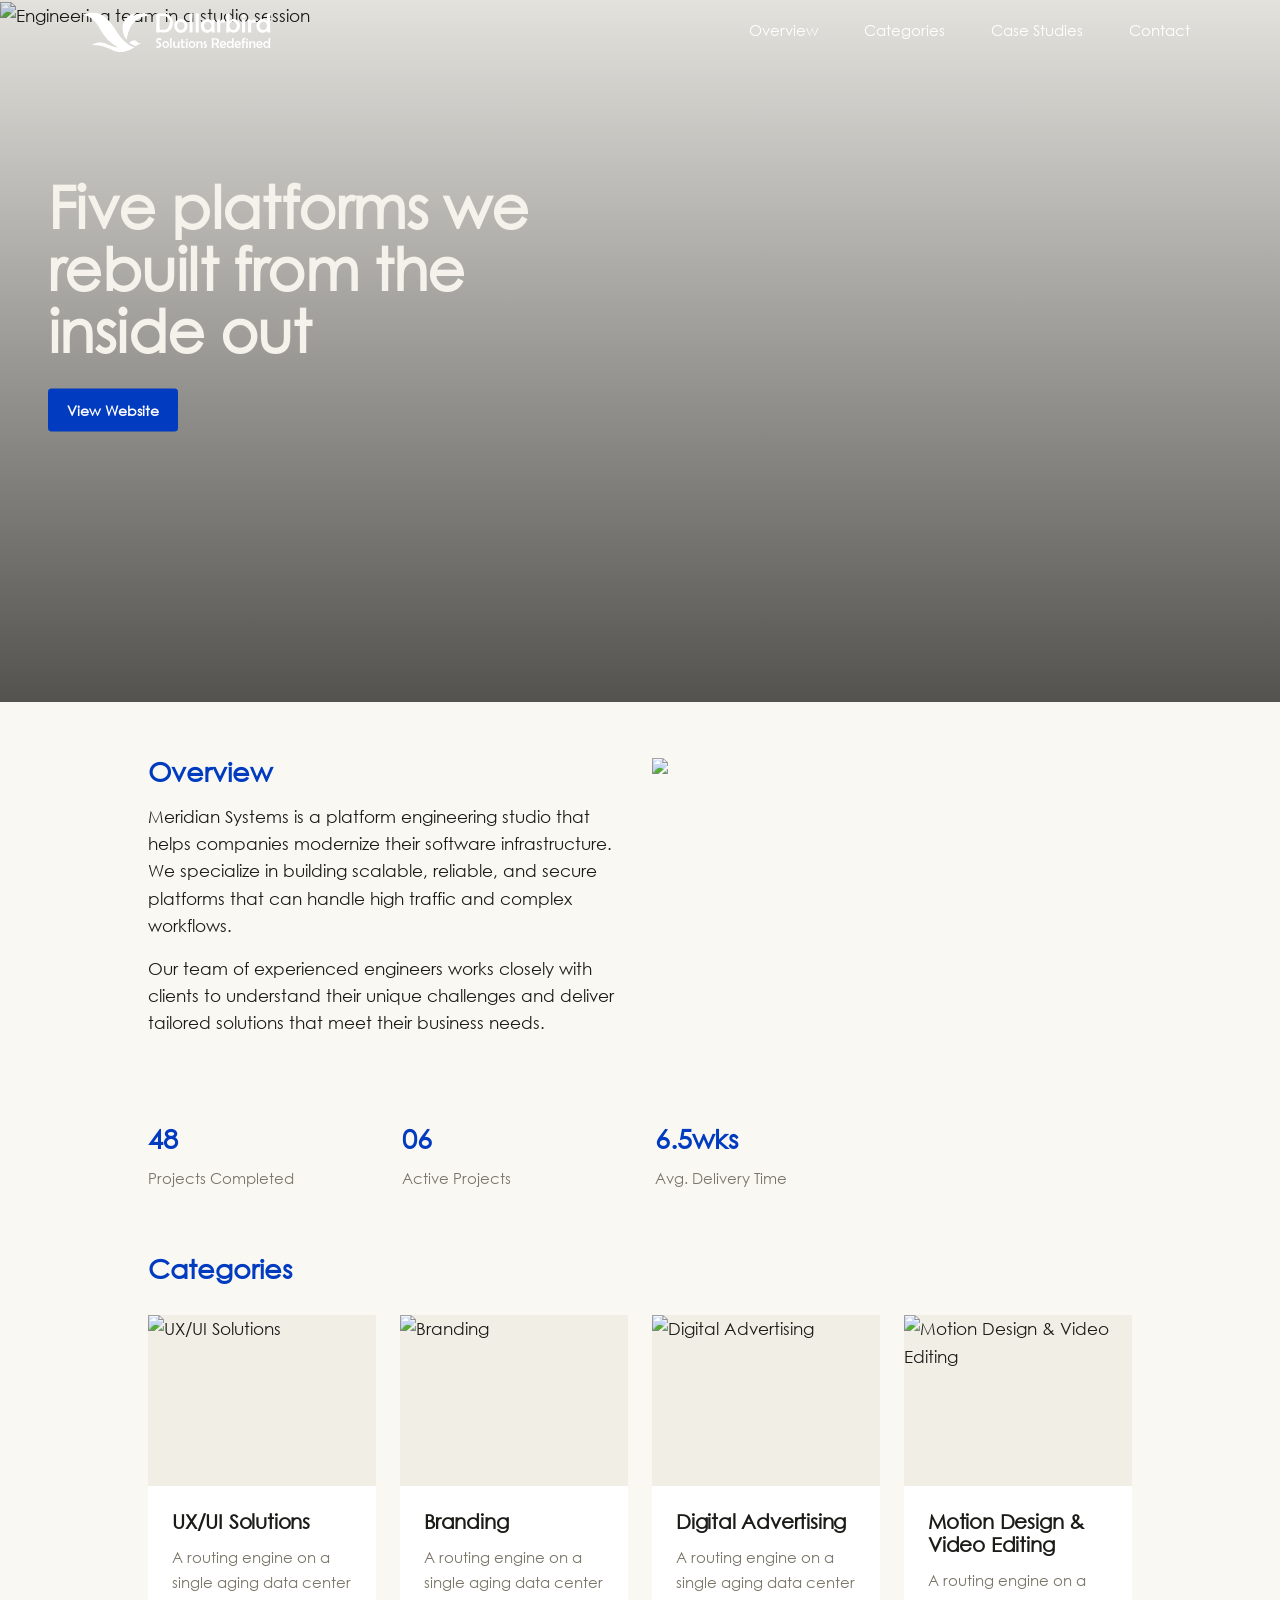
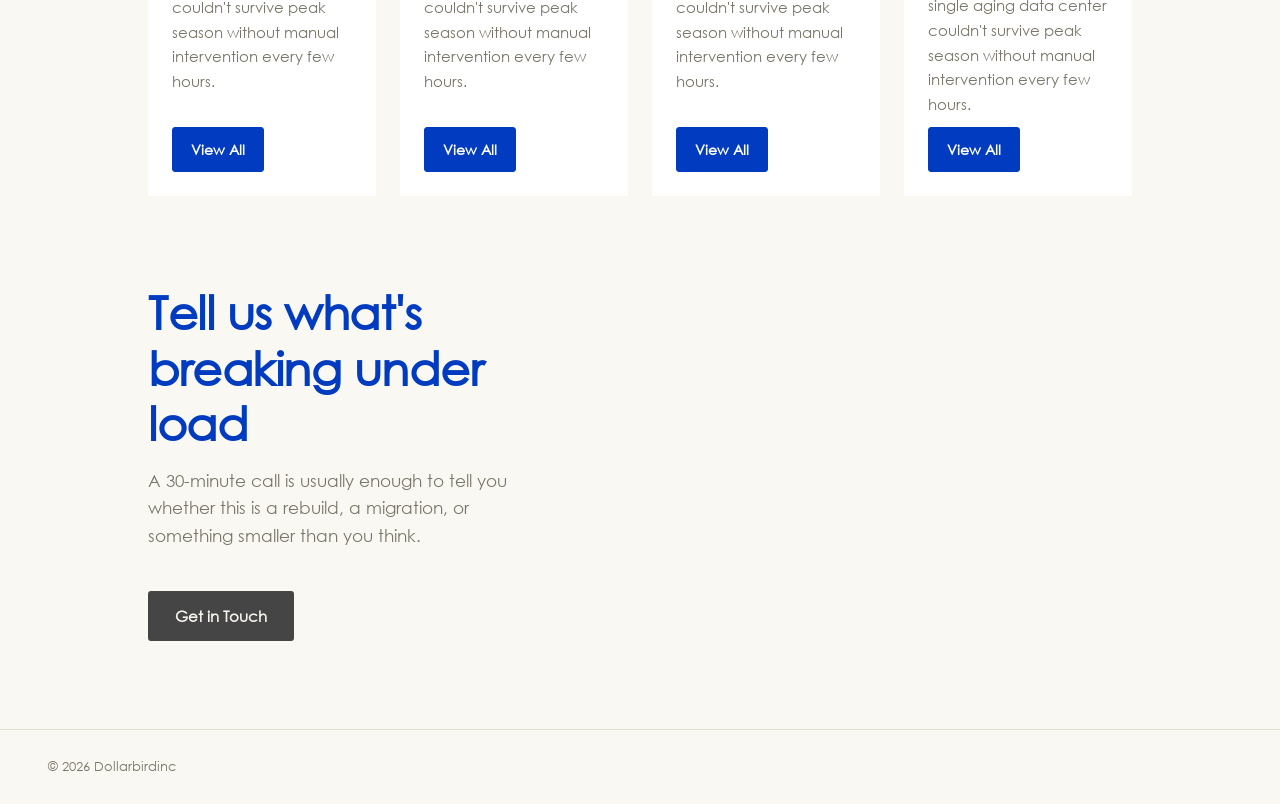
==== commit 4e0f2ca3: "tab casestudy navbar buttons deisgn changes" ====
--- a/index.html
+++ b/index.html
@@ -18,24 +18,70 @@
 <nav class="navbar navbar-expand-lg site-navbar">
     <div class="container">
 
-        <!-- Logo -->
-       <a class="navbar-brand navbar-logo" href="#">
-    <img src="../assets/images/dollorbird_whiteLogo.svg"
-         class="logo-white"
-         alt="Dollarbird">
-
-         
-    <img src="../assets/images/dollarbird_colorLogo.svg"
-         class="logo-color"
-         alt="Dollarbird">
-</a>
-
-        <!-- Contact: Mobile only -->
-        <div class="d-lg-none ms-auto">
-            <a href="#contact" class="btn contact-btn">
-                Contact
-            </a>
-        </div>
+        <!-- LOGO -->
+        <a class="navbar-brand navbar-logo" href="#top">
+
+            <img
+                src="assets/images/dollorbird_whiteLogo.svg"
+                class="logo-white"
+                alt="Dollarbird">
+
+            <img
+                src="assets/images/dollarbird_colorLogo.svg"
+                class="logo-color"
+                alt="Dollarbird">
+
+        </a>
+
+
+        <!-- DESKTOP NAVIGATION -->
+        <div class="desktop-navigation">
+
+            <ul class="navbar-nav ms-auto align-items-lg-center">
+
+                <li class="nav-item">
+                    <a
+                        class="nav-link"
+                        href="#overview">
+                        Overview
+                    </a>
+                </li>
+
+                <li class="nav-item">
+                    <a
+                        class="nav-link"
+                        href="#categories">
+                        Categories
+                    </a>
+                </li>
+
+                <li class="nav-item">
+                    <a
+                        class="nav-link"
+                        href="case-studies.html#case-studies">
+                        Case Studies
+                    </a>
+                </li>
+
+                <li class="nav-item">
+                    <a
+                        class="nav-link"
+                        href="#contact">
+                        Contact
+                    </a>
+                </li>
+
+            </ul>
+
+        </div>
+
+
+        <!-- MOBILE CONTACT -->
+        <a
+            href="#contact"
+            class="mobile-contact-btn">
+            Contact
+        </a>
 
     </div>
 </nav>
@@ -75,407 +121,201 @@
                </div>
            
       </section>
-
-      <div class="wrap">
-        <div class="intro-strip pt-3" >
-          <div><div class="v">48</div><div class="l">Projects Completed</div></div>
-          <div><div class="v">06</div><div class="l">Active Projects</div></div>
-          <!-- <div><div class="v">92%</div><div class="l">On Track Projects</div></div> -->
-          <div><div class="v">6.5wks</div><div class="l">Avg. Delivery Time</div></div>
-        </div>
-
-  
-    <!-- =========================================
-         CATEGORY TABS
-    ========================================== -->
-
-    <div class="case-study-nav">
-
-        <div class="case-study-tabs" id="caseStudyTabs">
-
-            <button
-                type="button"
-                class="case-tab active"
-                data-filter="all">
-                All
-            </button>
-
-            <button
-                type="button"
-                class="case-tab"
-                data-filter="uxui">
-                UX/UI Solutions
-            </button>
-
-            <button
-                type="button"
-                class="case-tab"
-                data-filter="branding">
-                Branding
-            </button>
-
-            <button
-                type="button"
-                class="case-tab"
-                data-filter="advertising">
-                Digital Advertising
-            </button>
-
-            <button
-                type="button"
-                class="case-tab"
-                data-filter="motion">
-                Motion Design &amp; Video Editing
-            </button>
-
-        </div>
-
-    </div>
-
-
-    <!-- =========================================
-         CASE STUDY GRID
-    ========================================== -->
-
-    <div class="case-study-grid">
-
-
-        <!-- =====================================
-             CARD 01 - UX/UI
-        ====================================== -->
-
-        <article
-            class="case-card"
-            data-category="uxui"
-            data-project="work-01">
-
-            <div class="case-card-image">
-
-                <img
-                    src="https://picsum.photos/seed/meridian-studio-1/1400/900"
-                    alt="Freight logistics operations">
+<div class="wrap">
+
+    <!-- STATS -->
+    <div class="intro-strip pt-3">
+
+        <div>
+            <div class="v">48</div>
+            <div class="l">Projects Completed</div>
+        </div>
+
+        <div>
+            <div class="v">06</div>
+            <div class="l">Active Projects</div>
+        </div>
+
+        <div>
+            <div class="v">6.5wks</div>
+            <div class="l">Avg. Delivery Time</div>
+        </div>
+
+    </div>
+
+
+    <!-- CATEGORIES -->
+    <div class="panel-head mb-4" id="categories">
+        <div class="client">Categories</div>
+    </div>
+
+
+    <!-- CASE STUDY CARDS -->
+    <div class="row g-4">
+
+        <!-- CARD 01 -->
+        <div class="col-12 col-sm-6 col-lg-3">
+
+            <div class="case-card h-100 d-flex flex-column">
+
+                <div class="case-card-image">
+                    <img
+                        src="https://picsum.photos/seed/meridian-studio-1/1400/900"
+                        alt="UX/UI Solutions">
+                </div>
+
+                <div class="case-card-content d-flex flex-column">
+
+
+                    <h3>UX/UI Solutions</h3>
+
+                    <p>
+                        A routing engine on a single aging data center couldn't
+                        survive peak season without manual intervention every
+                        few hours.
+                    </p>
+
+                    <a href="case-studies.html?category=uxui"
+                       class="view-all-btn">
+                        View All
+                    </a>
+
+                </div>
 
             </div>
 
-
-            <div class="case-card-content">
-
-                <div class="case-card-top">
-
-                    <span>UX/UI Solutions</span>
+        </div>
+
+
+        <!-- CARD 02 -->
+        <div class="col-12 col-sm-6 col-lg-3">
+
+            <div class="case-card h-100 d-flex flex-column">
+
+                <div class="case-card-image">
+                    <img
+                        src="https://picsum.photos/seed/meridian-studio-2/1400/900"
+                        alt="Branding">
+                </div>
+
+                <div class="case-card-content d-flex flex-column">
 
                   
 
-                </div>
-
-
-                <h3>
-                    UX/UI Solutions
-                </h3>
-
-
-                <p>
-                    A routing engine on a single aging data center couldn't
-                    survive peak season without manual intervention every few
-                    hours.
-                </p>
+                    <h3>Branding</h3>
+
+                     <p>
+                        A routing engine on a single aging data center couldn't
+                        survive peak season without manual intervention every
+                        few hours.
+                    </p>
+
+                    <a href="case-studies.html?category=branding"
+                       class="view-all-btn">
+                        View All
+                    </a>
+
+                </div>
 
             </div>
 
-
-            <!-- =================================
-                 HIDDEN MODAL SOURCE
-            ================================== -->
-
-            <div class="project-source">
-
-                <div class="project-category">
-                    UX/UI Solutions
-                </div>
-
-
-
-
-                <div class="project-media">
-
-    <div class="project-media-item">
-                    <video
-                        src="https://www.w3schools.com/html/mov_bbb.mp4"
-                        controls
-                        playsinline>
-                    </video>
+        </div>
+
+
+        <!-- CARD 03 -->
+        <div class="col-12 col-sm-6 col-lg-3">
+
+            <div class="case-card h-100 d-flex flex-column">
+
+                <div class="case-card-image">
+                    <img
+                        src="https://picsum.photos/seed/meridian-studio-3/1400/900"
+                        alt="Digital Advertising">
+                </div>
+
+                <div class="case-card-content d-flex flex-column">
+
+
+                    <h3>Digital Advertising</h3>
+
+                    <p>
+                        A routing engine on a single aging data center couldn't
+                        survive peak season without manual intervention every
+                        few hours.
+                    </p>
+
+                    <a href="case-studies.html?category=advertising"
+                       class="view-all-btn">
+                        View All
+                    </a>
+
+                </div>
+
+            </div>
+
+        </div>
+
+
+        <!-- CARD 04 -->
+        <div class="col-12 col-sm-6 col-lg-3">
+
+            <div class="case-card h-100 d-flex flex-column">
+
+                <div class="case-card-image">
+                    <img
+                        src="https://picsum.photos/seed/meridian-studio-4/1400/900"
+                        alt="Motion Design &amp; Video Editing">
+                </div>
+
+                <div class="case-card-content d-flex flex-column">
+
+                  
+
+                    <h3>Motion Design &amp; Video Editing</h3>
+
+                     <p>
+                        A routing engine on a single aging data center couldn't
+                        survive peak season without manual intervention every
+                        few hours.
+                    </p>
+
+                    <a href="case-studies.html?category=motion"
+                       class="view-all-btn">
+                        View All
+                    </a>
+
+                </div>
+
+            </div>
+
+        </div>
+
+    </div>
+
+
+    <!-- CTA -->
+    <section class="cta" id="contact">
+
+        <h2>
+            Tell us what's breaking under load
+        </h2>
+
+        <p>
+            A 30-minute call is usually enough to tell you whether
+            this is a rebuild, a migration, or something smaller
+            than you think.
+        </p>
+
+        <a
+            target="_blank"
+            href="https://www.dollarbirdinc.com//contact/"
+            class="btn">
+            Get in Touch
+        </a>
+
+    </section>
+
 </div>
-
-    <div class="project-media-item">
-                    <img
-                        src="https://picsum.photos/seed/uxui-01/1400/900"
-                        alt="UX UI project image 1">
-
-</div>
-
-    <div class="project-media-item">
-                    <img
-                        src="https://picsum.photos/seed/uxui-02/1400/900"
-                        alt="UX UI project image 2">
-
-    </div>
-
-    <div class="project-media-item">
-                    <img
-                        src="https://picsum.photos/seed/uxui-03/1400/900"
-                        alt="UX UI project image 3">
-    </div>
-    
-    <div class="project-media-item">
-
-                    <img
-                        src="https://picsum.photos/seed/uxui-04/1400/900"
-                        alt="UX UI project image 4">
-    </div>
-                </div>
-
-            </div>
-
-        </article>
-
-
-        <!-- =====================================
-             CARD 02 - BRANDING
-        ====================================== -->
-
-        <article
-            class="case-card"
-            data-category="branding"
-            data-project="work-02">
-
-            <div class="case-card-image">
-
-                <img
-                    src="https://picsum.photos/seed/meridian-studio-2/1400/900"
-                    alt="Healthcare systems team at work">
-
-            </div>
-
-
-            <div class="case-card-content">
-
-                <div class="case-card-top">
-
-                    <span>Branding</span>
-
-             
-
-                </div>
-
-
-                <h3>
-                    Branding
-                </h3>
-
-
-                <p>
-                    A 15-year-old claims system was hitting HIPAA audit
-                    findings every cycle.
-                </p>
-
-            </div>
-
-
-            <!-- =================================
-                 HIDDEN MODAL SOURCE
-            ================================== -->
-
-            <div class="project-source">
-
-                <div class="project-category">
-                    Branding
-                </div>
-
-
-
-
-                <div class="project-media">
-
-                    <img
-                        src="https://picsum.photos/seed/branding-01/1400/900"
-                        alt="Branding project image 1">
-
-
-                    <img
-                        src="https://picsum.photos/seed/branding-02/1400/900"
-                        alt="Branding project image 2">
-
-
-                    <img
-                        src="https://picsum.photos/seed/branding-03/1400/900"
-                        alt="Branding project image 3">
-
-
-                    <img
-                        src="https://picsum.photos/seed/branding-04/1400/900"
-                        alt="Branding project image 4">
-
-                </div>
-
-            </div>
-
-        </article>
-
-
-        <!-- =====================================
-             CARD 03 - DIGITAL ADVERTISING
-        ====================================== -->
-
-        <article
-            class="case-card"
-            data-category="advertising"
-            data-project="work-03">
-
-            <div class="case-card-image">
-
-                <img
-                    src="https://picsum.photos/seed/meridian-studio-3/1400/900"
-                    alt="Retail warehouse operations">
-
-            </div>
-
-
-            <div class="case-card-content">
-
-                <div class="case-card-top">
-
-                    <span>Digital Advertising</span>
-
-               
-
-                </div>
-
-
-                <h3>
-                    Digital Advertising
-                </h3>
-
-
-                <p>
-                    Inventory counts drifted from what was on shelves,
-                    causing overselling during every major sale.
-                </p>
-
-            </div>
-
-
-            <!-- =================================
-                 HIDDEN MODAL SOURCE
-            ================================== -->
-
-            <div class="project-source">
-
-                <div class="project-category">
-                    Digital Advertising
-                </div>
-
-
-              
-
-
-                <div class="project-media">
-
-                    <img
-                        src="https://picsum.photos/seed/advertising-01/1400/900"
-                        alt="Digital advertising project image 1">
-
-
-                    <img
-                        src="https://picsum.photos/seed/advertising-02/1400/900"
-                        alt="Digital advertising project image 2">
-
-
-                    <img
-                        src="https://picsum.photos/seed/advertising-03/1400/900"
-                        alt="Digital advertising project image 3">
-
-
-                    <img
-                        src="https://picsum.photos/seed/advertising-04/1400/900"
-                        alt="Digital advertising project image 4">
-
-                </div>
-
-            </div>
-
-        </article>
-
-    </div>
-
-
-    <!-- =========================================
-         VIEW ALL
-    ========================================== -->
-
-    <div class="view-all-wrap">
-
-        <a
-            href="case-studies.html"
-            class="view-all-btn">
-            View All
-            
-        </a>
-
-    </div>
-
-
-
-
-   <!-- =========================
-     PROJECT MODAL
-========================== -->
-<div class="project-modal" id="projectModal" aria-hidden="true">
-
-    <div class="project-modal-dialog">
-
-        <!-- STICKY CLOSE BUTTON -->
-        <button
-            type="button"
-            class="project-modal-close"
-            id="projectModalClose"
-            aria-label="Close">
-
-            &times;
-
-        </button>
-
-        <div class="project-modal-body">
-
-            <div
-                class="project-modal-category"
-                id="modalCategory">
-            </div>
-
-            <h2 id="modalTitle"></h2>
-
-            <div
-                class="project-modal-description"
-                id="modalDescription">
-            </div>
-
-            <div
-                class="project-modal-media"
-                id="modalMedia">
-            </div>
-
-        </div>
-
-    </div>
-
-</div>
-
-
-        <section class="cta" id="contact">
-          <h2>Tell us what's breaking under load</h2>
-          <p>A 30-minute call is usually enough to tell you whether this is a rebuild, a migration, or something smaller than you think.</p>
-          <a target="_blank" href="https://www.dollarbirdinc.com//contact/" class="btn">Get in Touch</a>
-        </section>
-      </div>
 
       <footer>
         <span class="copy">© 2026 Dollarbirdinc</span>
@@ -491,44 +331,6 @@
 
 <script src="assets/js/bootstrap.bundle.min.js"></script>
 <script src="assets/js/script.js"></script>
-<!-- PROJECT MODAL -->
-
-<div class="project-modal" id="projectModal">
-
-    <div class="project-modal-dialog">
-
-        <button
-            type="button"
-            class="project-modal-close"
-            id="projectModalClose"
-            aria-label="Close">
-            &times;
-        </button>
-
-
-        <div class="project-modal-body">
-
-            <div
-                class="project-modal-category"
-                id="modalCategory">
-            </div>
-
-            <h2 id="modalTitle"></h2>
-
-            <div
-                class="project-modal-description"
-                id="modalDescription">
-            </div>
-
-            <div
-                class="project-modal-media"
-                id="modalMedia">
-            </div>
-
-        </div>
-
-    </div>
-
-</div>
+
 </body>
 </html>
--- a/assets/css/style.css
+++ b/assets/css/style.css
@@ -105,15 +105,37 @@
     max-width:16ch;
   }
   .hero-copy p{ max-width:44ch; color:#D8D5C9; margin-top:18px; font-size:1.02rem; }
-  .hero-copy .btn{
-    display:inline-block; margin-top:26px;
-    background:var(--gold); color:#fff; font-weight:600;
-    padding:12px 24px; border-radius:3px; font-size:0.92rem;
-  }
+  .hero-copy .btn {
+    display: inline-flex;
+    align-items: center;
+    justify-content: center;
+
+    margin-top: 26px;
+    padding: 10px 18px;
+
+    background: var(--gold);
+    color: #fff;
+
+    border: 1px solid var(--gold);
+    border-radius: 3px;
+
+    font-size: 14px;
+    font-weight: 600;
+    text-decoration: none;
+
+    transition: 0.2s ease;
+}
+
+.hero-copy .btn:hover {
+    background: #fff;
+    color: var(--gold);
+    border-color: var(--gold);
+}
 
   /* ---------- INTRO STRIP ---------- */
   .intro-strip{
-    padding:56px 0; border-bottom:1px solid var(--line);
+    padding:56px 0; 
+    /* border-bottom:1px solid var(--line); */
     display:grid; grid-template-columns:repeat(4,1fr); gap:30px;
   }
   @media (max-width:760px){ .intro-strip{ grid-template-columns:repeat(2,1fr); } }
@@ -238,125 +260,20 @@
     box-shadow: 0 2px 12px rgba(0, 0, 0, 0.08);
 }
 
-
-/* =========================================
-   CASE STUDY CATEGORY NAVIGATION
-========================================= */
-
-.case-study-nav {
-    width: 100%;
-    margin-top: 35px;
-    margin-bottom: 38px;
-}
-
-
-/* =========================================
-   HORIZONTAL TABS
-========================================= */
-
-.case-study-tabs {
-    display: flex;
-    align-items: center;
-    gap: 34px;
-    width: 100%;
-
-    overflow-x: auto;
-    overflow-y: hidden;
-
-    white-space: nowrap;
-    scroll-behavior: smooth;
-    scrollbar-width: none;
-
-    padding: 0 5px;
-}
-
-.case-study-tabs::-webkit-scrollbar {
-    display: none;
-}
-
-
-/* =========================================
-   TAB
-========================================= */
-
-.case-tab {
-    position: relative;
-
-    flex: 0 0 auto;
-
-    border: 0;
-    outline: 0;
-
-    background: transparent;
-    color: var(--gold);
-
-    padding: 8px 0 14px;
-    margin: 0;
-
-    font-family: var(--font-display);
-    font-size: 18px;
-    font-weight: 500;
-    line-height: 1.3;
-
-    cursor: pointer;
-}
-
-
-/* =========================================
-   ACTIVE TAB
-========================================= */
-
-.case-tab::after {
-    content: "";
-
-    position: absolute;
-    left: 0;
-    bottom: 0;
-
-    width: 0;
-    height: 2px;
-
-    background: var(--gold);
-        transition: width 0.3s ease;
-}
-
-.case-tab.active {
-    color: var(--gold);
-
-}
-
-.case-tab.active::after {
-    width: 100%;
-}
-
-
-/* =========================================
-   CASE STUDY GRID
-========================================= */
-
-.case-study-grid {
-    display: grid;
-
-    grid-template-columns: repeat(3, minmax(0, 1fr));
-
-    gap: 32px;
-
-    width: 100%;
-}
-
-
-/* =========================================
-   CASE CARD
+/* =========================================
+   CASE STUDY CARDS
 ========================================= */
 
 .case-card {
     position: relative;
+    display: block;
 
     background: #fff;
 
     overflow: hidden;
 
-    cursor: pointer;
+    color: inherit;
+    text-decoration: none;
 }
 
 
@@ -390,6 +307,9 @@
 
 .case-card-content {
     padding: 24px;
+    flex: 1;
+    display: flex;
+    flex-direction: column;
 }
 
 
@@ -400,7 +320,6 @@
 .case-card-top {
     display: flex;
 
-    justify-content: space-between;
     align-items: center;
 
     gap: 15px;
@@ -444,7 +363,7 @@
 
 .case-card p {
     margin: 0;
-
+padding-bottom: 10px;
     color: var(--ink-muted);
 
     font-size: 15px;
@@ -454,13 +373,76 @@
 
 
 /* =========================================
-   HIDDEN PROJECT SOURCE
-========================================= */
-
-.project-source {
-    display: none;
-}
-
+   MOBILE
+========================================= */
+
+@media (max-width: 767px) {
+
+    .case-card-content {
+        padding: 20px;
+    }
+
+    .case-card h3 {
+        font-size: 22px;
+    }
+
+    .case-card p {
+        font-size: 14px;
+    }
+
+}
+
+
+/* =========================================
+   LOGO SWITCH
+========================================= */
+
+.site-navbar .logo-white {
+    display: block !important;
+}
+
+.site-navbar .logo-color {
+    display: none !important;
+}
+
+
+/* AFTER SCROLL */
+
+.site-navbar.navbar-scrolled .logo-white {
+    display: none !important;
+}
+
+.site-navbar.navbar-scrolled .logo-color {
+    display: block !important;
+}
+
+
+/* =========================================
+   CONTACT BUTTON
+========================================= */
+
+.contact-btn {
+    display: inline-flex;
+
+    align-items: center;
+    justify-content: center;
+
+    padding: 5px 10px;
+
+    background: var(--gold);
+
+    color: #fff !important;
+
+    border: 1px solid var(--gold);
+
+    border-radius: 3px;
+
+    font-family: var(--font-body);
+
+    font-size: 14px;
+
+    text-decoration: none;
+}
 
 .project-modal-media {
     display: grid;
@@ -475,441 +457,59 @@
     overflow: hidden;
 }
 
-/* =========================================
-   VIEW ALL
-========================================= */
-
-.view-all-wrap {
-    display: flex;
-
-    justify-content: center;
-
-    padding: 55px 0 70px;
-}
-
-.view-all-btn {
-    display: inline-flex;
-
-    align-items: center;
-    justify-content: center;
-
-    padding: 13px 25px;
-
-    border: 1px solid var(--gold);
-
-    background: var(--gold);
-
-    color: #fff;
-
-    font-family: var(--font-body);
-
-    font-size: 14px;
-
-    font-weight: 600;
-
-    text-decoration: none;
-
-    border-radius: 3px;
-}
-
-
-/* =========================================
-   PROJECT MODAL
-========================================= */
-
-.project-modal {
+
+
+
+
+/* =========================================
+   NAVBAR
+========================================= */
+
+.site-navbar {
     position: fixed;
 
-    inset: 0;
-
-    z-index: 9999;
-
-    display: none;
+    top: 0;
+    left: 0;
 
     width: 100%;
-    height: 100vh;
-
-    background: rgba(0, 0, 0, 0.80);
-
-    overflow: hidden;
-}
-
-
-/* =========================================
-   OPEN MODAL
-========================================= */
-
-.project-modal.show {
+
+    z-index: 1050;
+
+    background: transparent !important;
+
+    transition:
+        background-color 0.3s ease,
+        box-shadow 0.3s ease;
+}
+
+
+/* =========================================
+   NAVBAR CONTAINER
+========================================= */
+
+.site-navbar .container {
+    min-height: 45px;
+}
+
+
+/* =========================================
+   LOGO
+========================================= */
+
+.site-navbar .navbar-brand {
+    padding: 0;
+    margin: 0;
+}
+
+.site-navbar .navbar-logo img {
     display: block;
-}
-
-
-/* =========================================
-   PREVENT BACKGROUND SCROLL
-========================================= */
-
-body.modal-open {
-    overflow: hidden;
-}
-
-
-/* =========================================
-   WHITE SCROLLABLE MODAL AREA
-========================================= */
-
-.project-modal-dialog {
-    position: absolute;
-
-    top: 55px;
-    left: 0;
-
-    width: 100%;
-    height: calc(100vh - 55px);
-
-    margin: 0;
-
-    background: #fff;
-
-    border: 0;
-
-    border-radius: 16px 16px 0 0;
-
-    overflow-y: auto;
-    overflow-x: hidden;
-}
-
-
-/* =========================================
-   CLOSE BUTTON
-   FIXED IN BLACK AREA
-========================================= */
-
-.project-modal-close {
-    position: fixed;
-
-    top: 10px;
-    right: 18px;
-
-    z-index: 10000;
-
-    width: 42px;
-    height: 42px;
-
-    display: flex;
-
-    align-items: center;
-    justify-content: center;
-
-    padding: 0;
-
-    border: 0;
-
-    background: transparent;
-
-    color: #fff;
-
-    font-family: Arial, sans-serif;
-
-    font-size: 34px;
-
-    font-weight: 300;
-
-    line-height: 1;
-
-    cursor: pointer;
-}
-
-
-/* =========================================
-   MODAL BODY
-========================================= */
-
-.project-modal-body {
-    width: 100%;
-
-    padding: 80px 7vw 80px;
-}
-
-
-/* =========================================
-   MODAL CATEGORY
-========================================= */
-
-.project-modal-category {
-    margin-bottom: 14px;
-
-    color: var(--gold);
-
-    font-family: var(--font-mono);
-
-    font-size: 13px;
-
-    text-transform: uppercase;
-
-    letter-spacing: .08em;
-}
-
-
-/* =========================================
-   MODAL TITLE
-========================================= */
-
-.project-modal-body h2 {
-    margin: 0 0 25px;
-
-    color: var(--ink);
-
-    font-family: var(--font-display);
-
-    font-size: 28px;
-
-    line-height: 1.05;
-}
-
-
-/* =========================================
-   MODAL DESCRIPTION
-========================================= */
-
-.project-modal-description {
-    width: 100%;
-
-    max-width: 900px;
-
-    margin-bottom: 50px;
-
-    color: var(--ink-muted);
-
-    font-size: 17px;
-
-    line-height: 1.7;
-}
-
-
-/* =========================================
-   MODAL MEDIA
-   ONE ITEM PER ROW
-========================================= */
-
-.project-modal-media {
-    display: grid;
-
-    grid-template-columns: 1fr;
-
-    gap: 30px;
-
-    width: 100%;
-}
-
-
-/* =========================================
-   MODAL IMAGES
-========================================= */
-
-.project-modal-media img {
-    display: block;
-
-    width: 100%;
-    height: auto;
-
-    margin: 0;
-
-    border-radius: 0;
-
-    background: var(--bg-panel);
-}
-
-
-/* =========================================
-   MODAL VIDEOS
-========================================= */
-
-.project-modal-media video {
-    display: block;
-
-    width: 100%;
-    height: auto;
-
-    margin: 0;
-
-    border-radius: 0;
-
-    background: #003bc0;
-}
-
-
-/* =========================================
-   RESPONSIVE - 767px AND BELOW
-========================================= */
-
-@media (max-width: 767px) {
-
-    /* WRAP */
-
-    .wrap {
-        padding: 0 20px;
-    }
-
-
-    /* CASE STUDY NAVIGATION */
-
-    .case-study-nav {
-        margin-top: 28px;
-        margin-bottom: 30px;
-    }
-
-
-    /* TABS */
-
-    .case-study-tabs {
-        gap: 22px;
-        padding-left: 3px;
-        padding-right: 3px;
-
-        overflow-x: auto;
-        overflow-y: hidden;
-        white-space: nowrap;
-    }
-
-    .case-tab {
-        font-size: 16px;
-        padding: 8px 0 11px;
-        flex: 0 0 auto;
-    }
-
-
-    /* CASE STUDY GRID */
-
-    .case-study-grid {
-        grid-template-columns: 1fr;
-        gap: 22px;
-    }
-
-
-    /* CARD */
-
-    .case-card-content {
-        padding: 20px;
-    }
-
-    .case-card h3 {
-        font-size: 22px;
-    }
-
-    .case-card p {
-        font-size: 14px;
-    }
-
-
-    /* MODAL */
-
-    .project-modal {
-        width: 100%;
-        height: 100vh;
-        padding: 0;
-        background: rgba(0, 0, 0, 0.80);
-        overflow: hidden;
-    }
-
-
-    /* WHITE AREA ONLY SCROLLS */
-
-    .project-modal-dialog {
-        top: 50px;
-        left: 0;
-
-        width: 100%;
-        height: calc(100vh - 50px);
-
-        margin: 0;
-
-        border-radius: 12px 12px 0 0;
-
-        overflow-y: auto;
-        overflow-x: hidden;
-    }
-
-
-    /* CLOSE BUTTON */
-
-    .project-modal-close {
-        position: fixed;
-
-        top: 6px;
-        right: 10px;
-
-        width: 40px;
-        height: 40px;
-
-        font-size: 30px;
-    }
-
-
-    /* MODAL BODY */
-
-    .project-modal-body {
-        width: 100%;
-        padding: 65px 20px 45px;
-    }
-
-
-    /* MODAL CATEGORY */
-
-    .project-modal-category {
-        font-size: 11px;
-        margin-bottom: 10px;
-    }
-
-
-    /* MODAL TITLE */
-
-    .project-modal-body h2 {
-        font-size: 34px;
-        line-height: 1.1;
-        margin-bottom: 20px;
-    }
-
-
-    /* MODAL DESCRIPTION */
-
-    .project-modal-description {
-        font-size: 15px;
-        line-height: 1.65;
-        margin-bottom: 30px;
-    }
-
-
-    /* MODAL MEDIA */
-
-    .project-modal-media {
-        gap: 18px;
-    }
-
-    .project-modal-media img,
-    .project-modal-media video {
-        width: 100%;
-    }
-
-
-    /* CONTACT BUTTON */
-
-    .contact-btn {
-        padding: 8px 16px;
-        font-size: 13px;
-    }
-
-
-    /* NAVBAR LOGO */
-
-    .site-navbar .navbar-logo img {
-        height: 38px;
-    }
-
-}
-
-
-/* =========================================
-   LOGO SWITCH
+    width: auto;
+    height: 45px;
+}
+
+
+/* =========================================
+   LOGO SWITCH AFTER SCROLL
 ========================================= */
 
 .site-navbar .logo-white {
@@ -920,7 +520,10 @@
     display: none !important;
 }
 
-/* After scrolling */
+.site-navbar.navbar-scrolled {
+    background: #fff !important;
+    box-shadow: 0 2px 12px rgba(0, 0, 0, 0.08);
+}
 
 .site-navbar.navbar-scrolled .logo-white {
     display: none !important;
@@ -932,38 +535,129 @@
 
 
 /* =========================================
-   CONTACT BUTTON
-========================================= */
-
-.contact-btn {
+   DESKTOP NAVIGATION
+========================================= */
+
+.desktop-navigation {
+    display: block;
+}
+
+.desktop-navigation .navbar-nav {
+    gap: 30px;
+}
+
+.site-navbar .nav-link {
+    color: #fff;
+    font-family: var(--font-body);
+    font-size: 15px;
+    text-decoration: none;
+}
+
+.site-navbar.navbar-scrolled .nav-link {
+    color: var(--gold);
+}
+
+
+/* =========================================
+   MOBILE CONTACT BUTTON
+========================================= */
+
+.mobile-contact-btn {
+    display: none;
+
+    padding: 9px 10px;
+
+    background: var(--gold);
+    color: #fff;
+
+    border-radius: 4px;
+
+    font-family: var(--font-body);
+    font-size: 14px;
+    font-weight: 500;
+
+    text-decoration: none;
+}
+
+.mobile-contact-btn:hover {
+    color: #fff;
+}
+
+
+/* =========================================
+   MOBILE
+========================================= */
+
+@media (max-width: 991.98px) {
+
+    .site-navbar .container {
+        min-height: 65px;
+    }
+
+    .site-navbar .navbar-logo img {
+        height: 40px;
+    }
+
+    /* Hide desktop menu */
+    .desktop-navigation {
+        display: none;
+    }
+
+    /* Show Contact button */
+    .mobile-contact-btn {
+        display: inline-block;
+    }
+
+}
+
+
+.view-all-btn {
     display: inline-flex;
     align-items: center;
     justify-content: center;
 
-    padding: 5px 10px;
+    width: fit-content;
+    margin-top: auto;
+    padding: 10px 18px;
 
     background: var(--gold);
-    color: #fff !important;
+    color: #fff;
 
     border: 1px solid var(--gold);
     border-radius: 3px;
 
     font-family: var(--font-body);
     font-size: 14px;
-
+    font-weight: 600;
     text-decoration: none;
-}
-
-
-.project-modal-media {
-    display: grid;
-    grid-template-columns: 1fr;
-    gap: 30px;
-    width: 100%;
-}
-
-.project-modal-media .project-media-item {
-    width: 100%;
-    height: 500px;
-    overflow: hidden;
+
+    transition: 0.2s ease;
+}
+
+.view-all-btn:hover {
+    background: #fff;
+    color: var(--gold);
+    border-color: var(--gold);
+}
+
+
+
+/* =========================================
+   MOBILE
+========================================= */
+
+@media (max-width: 991.98px) {
+
+    .site-navbar .container {
+        min-height: 45px;
+    }
+
+    .site-navbar .navbar-logo img {
+        height: 40px;
+    }
+
+    .site-navbar .navbar-nav {
+        gap: 0;
+    }
+
 }
